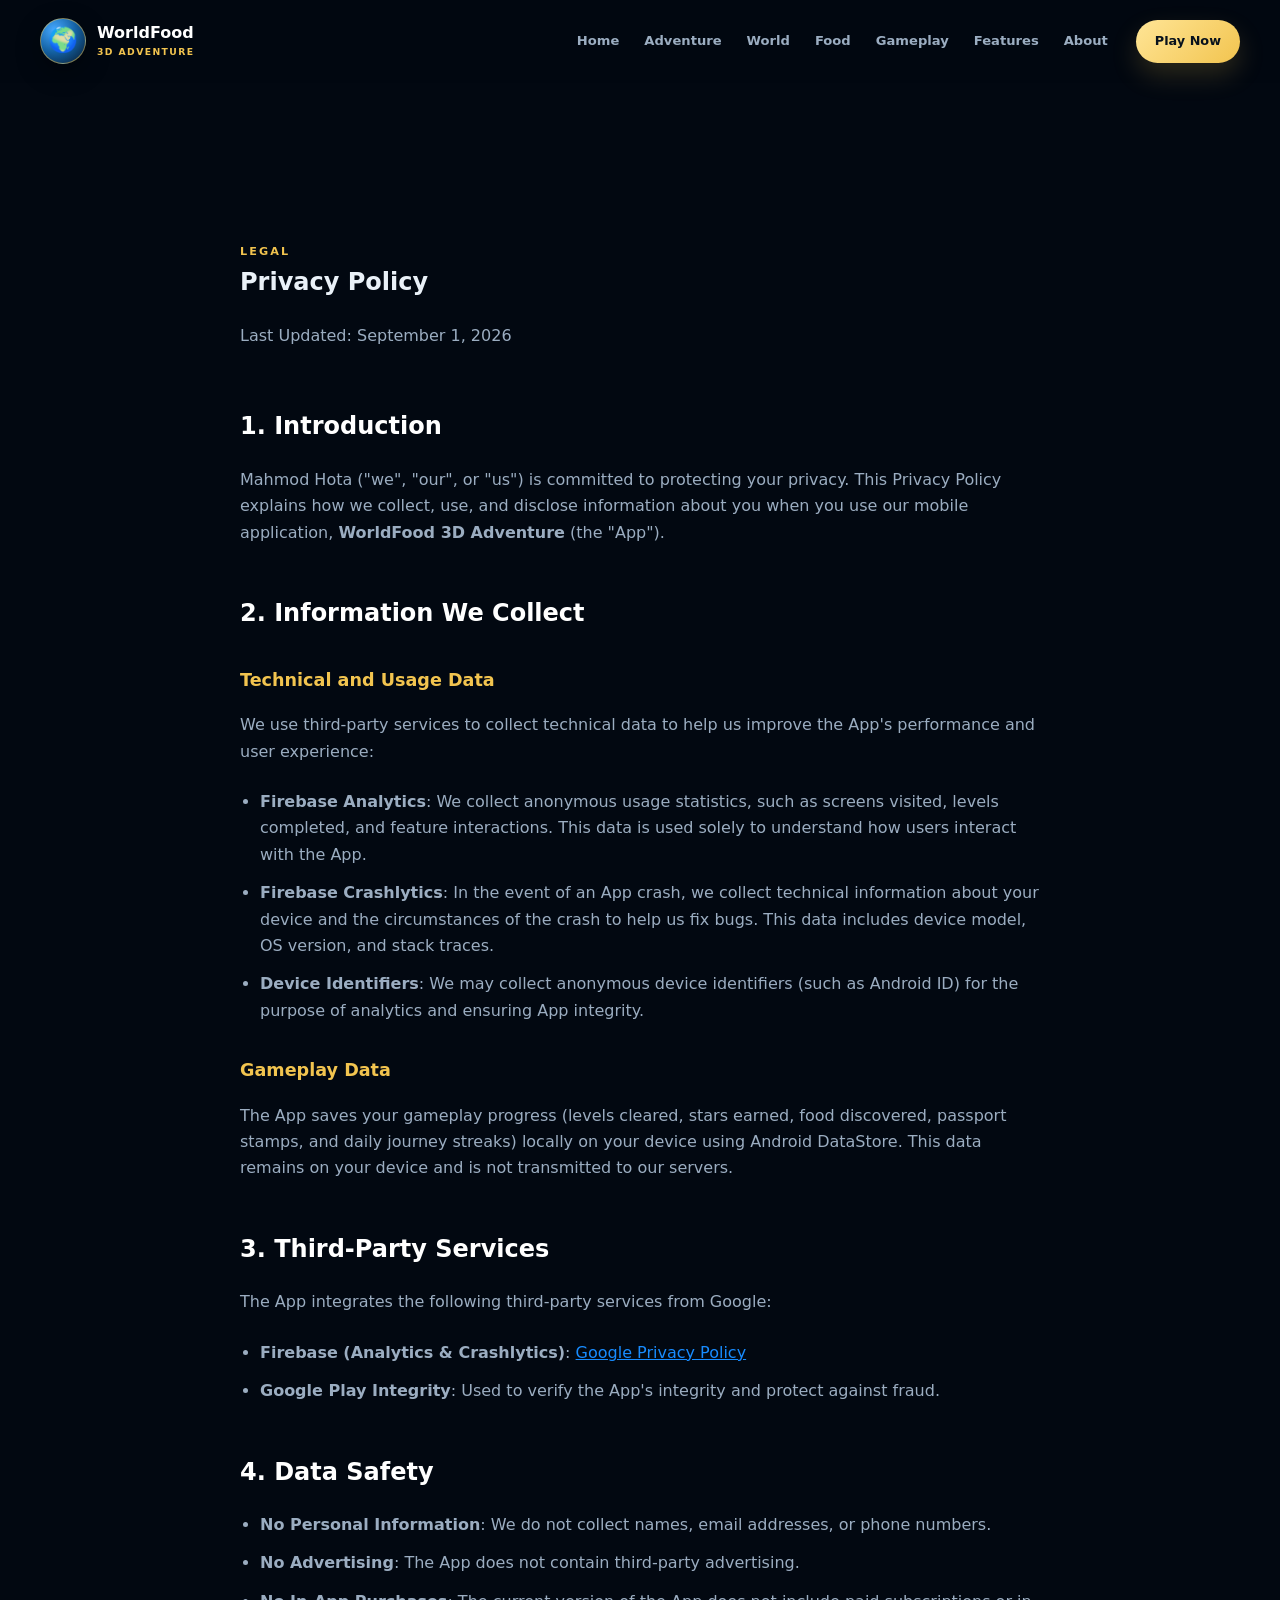
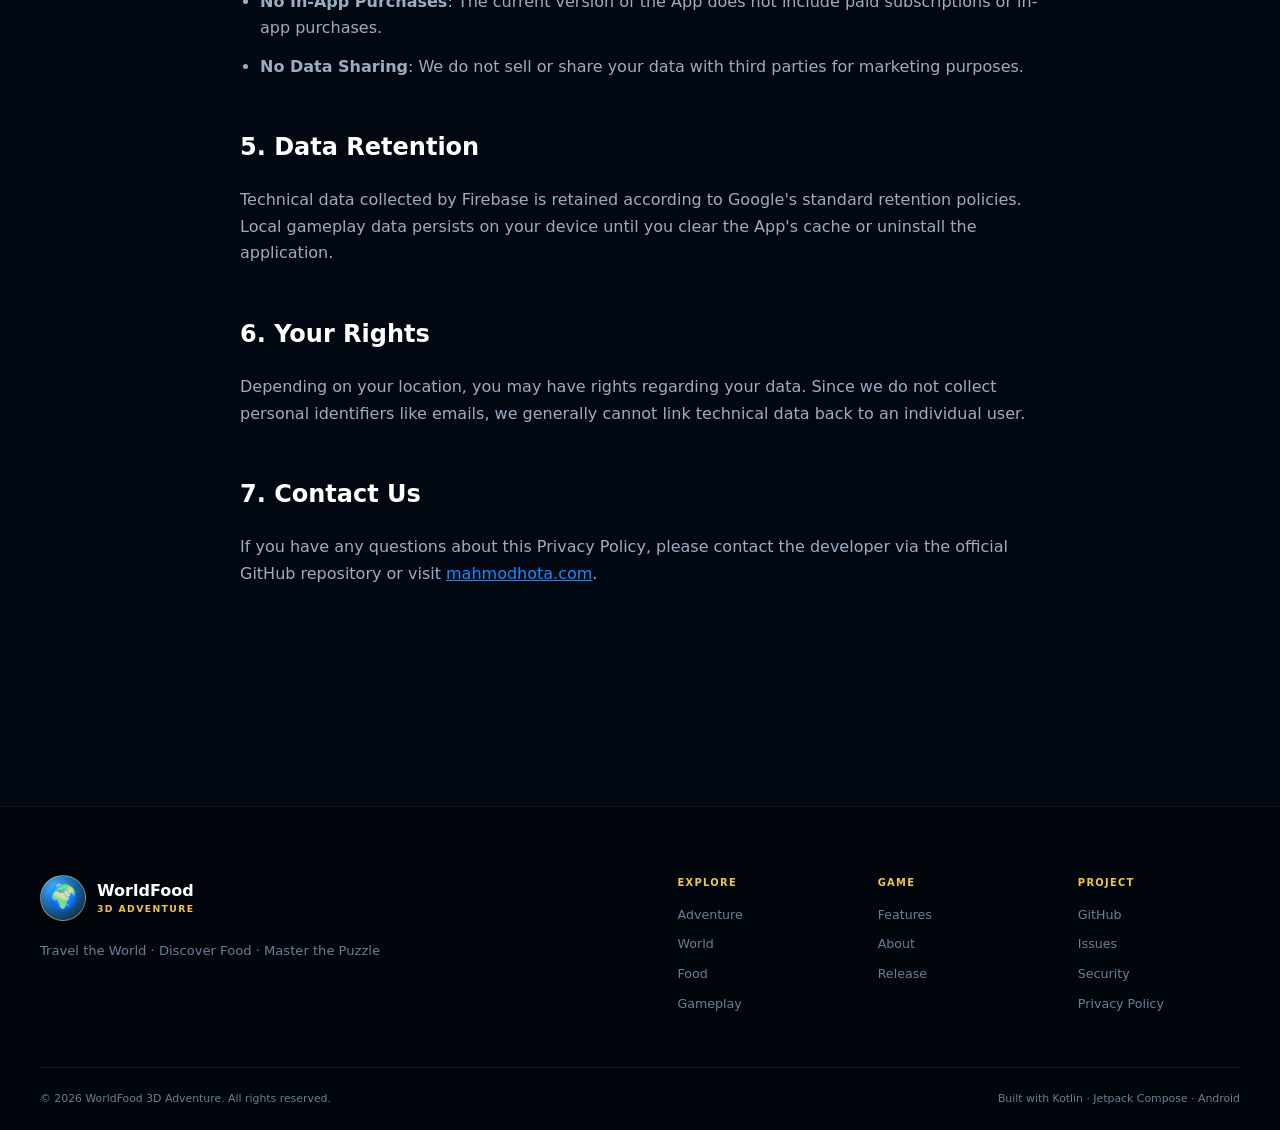
==== docs/privacy.html @ c976d1a1 "Finalize GitHub Pages and privacy policy with production stats" ====
<!DOCTYPE html>
<html lang="en">

<head>
    <meta charset="UTF-8">
    <meta name="viewport" content="width=device-width, initial-scale=1.0">
    <title>Privacy Policy | WorldFood 3D Adventure</title>
    <meta name="description" content="Privacy Policy for WorldFood 3D Adventure mobile application.">
    <meta name="theme-color" content="#020811">
    <link rel="stylesheet" href="styles.css">
</head>

<body>

<header class="site-header site-header-static">
    <div class="container nav-shell">
        <a href="index.html#home" class="brand">
            <span class="brand-globe">🌍</span>
            <span class="brand-copy">
                <strong>WorldFood</strong>
                <small>3D ADVENTURE</small>
            </span>
        </a>
        <nav class="desktop-nav">
            <a href="index.html#home">Home</a>
            <a href="index.html#adventure">Adventure</a>
            <a href="index.html#countries">World</a>
            <a href="index.html#food">Food</a>
            <a href="index.html#gameplay">Gameplay</a>
            <a href="index.html#features">Features</a>
            <a href="index.html#about">About</a>
        </nav>
        <a href="index.html#release" class="header-cta">Play Now</a>
    </div>
</header>

<main class="static-content">
    <section class="section">
        <div class="container small-container">
            <div class="section-intro">
                <span class="section-label">LEGAL</span>
                <h1>Privacy Policy</h1>
                <p>Last Updated: September 1, 2026</p>
            </div>

            <div class="prose">
                <h2>1. Introduction</h2>
                <p>
                    Mahmod Hota ("we", "our", or "us") is committed to protecting your privacy. This Privacy Policy explains how we collect, use, and disclose information about you when you use our mobile application, <strong>WorldFood 3D Adventure</strong> (the "App").
                </p>

                <h2>2. Information We Collect</h2>
                <h3>Technical and Usage Data</h3>
                <p>
                    We use third-party services to collect technical data to help us improve the App's performance and user experience:
                </p>
                <ul>
                    <li><strong>Firebase Analytics</strong>: We collect anonymous usage statistics, such as screens visited, levels completed, and feature interactions. This data is used solely to understand how users interact with the App.</li>
                    <li><strong>Firebase Crashlytics</strong>: In the event of an App crash, we collect technical information about your device and the circumstances of the crash to help us fix bugs. This data includes device model, OS version, and stack traces.</li>
                    <li><strong>Device Identifiers</strong>: We may collect anonymous device identifiers (such as Android ID) for the purpose of analytics and ensuring App integrity.</li>
                </ul>

                <h3>Gameplay Data</h3>
                <p>
                    The App saves your gameplay progress (levels cleared, stars earned, food discovered, passport stamps, and daily journey streaks) locally on your device using Android DataStore. This data remains on your device and is not transmitted to our servers.
                </p>

                <h2>3. Third-Party Services</h2>
                <p>
                    The App integrates the following third-party services from Google:
                </p>
                <ul>
                    <li><strong>Firebase (Analytics & Crashlytics)</strong>: <a href="https://policies.google.com/privacy" target="_blank" rel="noopener noreferrer">Google Privacy Policy</a></li>
                    <li><strong>Google Play Integrity</strong>: Used to verify the App's integrity and protect against fraud.</li>
                </ul>

                <h2>4. Data Safety</h2>
                <ul>
                    <li><strong>No Personal Information</strong>: We do not collect names, email addresses, or phone numbers.</li>
                    <li><strong>No Advertising</strong>: The App does not contain third-party advertising.</li>
                    <li><strong>No In-App Purchases</strong>: The current version of the App does not include paid subscriptions or in-app purchases.</li>
                    <li><strong>No Data Sharing</strong>: We do not sell or share your data with third parties for marketing purposes.</li>
                </ul>

                <h2>5. Data Retention</h2>
                <p>
                    Technical data collected by Firebase is retained according to Google's standard retention policies. Local gameplay data persists on your device until you clear the App's cache or uninstall the application.
                </p>

                <h2>6. Your Rights</h2>
                <p>
                    Depending on your location, you may have rights regarding your data. Since we do not collect personal identifiers like emails, we generally cannot link technical data back to an individual user.
                </p>

                <h2>7. Contact Us</h2>
                <p>
                    If you have any questions about this Privacy Policy, please contact the developer via the official GitHub repository or visit <a href="https://mahmodhota.com" target="_blank" rel="noopener noreferrer">mahmodhota.com</a>.
                </p>
            </div>
        </div>
    </section>
</main>

<footer class="site-footer">
    <div class="container footer-main">
        <div class="footer-brand">
            <a href="index.html#home" class="brand">
                <span class="brand-globe">🌍</span>
                <span class="brand-copy">
                    <strong>WorldFood</strong>
                    <small>3D ADVENTURE</small>
                </span>
            </a>
            <p>Travel the World · Discover Food · Master the Puzzle</p>
        </div>
        <div class="footer-navigation">
            <div>
                <strong>EXPLORE</strong>
                <a href="index.html#adventure">Adventure</a>
                <a href="index.html#countries">World</a>
                <a href="index.html#food">Food</a>
                <a href="index.html#gameplay">Gameplay</a>
            </div>
            <div>
                <strong>GAME</strong>
                <a href="index.html#features">Features</a>
                <a href="index.html#about">About</a>
                <a href="index.html#release">Release</a>
            </div>
            <div>
                <strong>PROJECT</strong>
                <a href="https://github.com/wadtaktok-dev/WorldFood3DAdventure" target="_blank" rel="noopener noreferrer">GitHub</a>
                <a href="https://github.com/wadtaktok-dev/WorldFood3DAdventure/issues" target="_blank" rel="noopener noreferrer">Issues</a>
                <a href="https://github.com/wadtaktok-dev/WorldFood3DAdventure/blob/main/SECURITY.md" target="_blank" rel="noopener noreferrer">Security</a>
                <a href="privacy.html">Privacy Policy</a>
            </div>
        </div>
    </div>
    <div class="container footer-bottom">
        <p>© 2026 WorldFood 3D Adventure. All rights reserved.</p>
        <p>Built with Kotlin · Jetpack Compose · Android</p>
    </div>
</footer>

</body>
</html>
---- docs/styles.css ----
/* =========================================================
   WORLD FOOD 3D ADVENTURE
   COMPLETE WEBSITE V4
========================================================= */

:root {

    --bg:
        #020811;

    --bg-soft:
        #04111f;

    --bg-card:
        #071a2e;

    --bg-card-2:
        #0a2037;

    --gold:
        #f2c44f;

    --gold-light:
        #ffe596;

    --gold-dark:
        #d6a029;

    --white:
        #ffffff;

    --text:
        #eaf1f8;

    --text-soft:
        #9badc1;

    --text-muted:
        #687f96;

    --blue:
        #188cff;

    --border:
        rgba(
            255,
            255,
            255,
            .075
        );

    --gold-border:
        rgba(
            242,
            196,
            79,
            .28
        );

    --shadow:
        0 30px 80px
        rgba(
            0,
            0,
            0,
            .42
        );

    --container:
        1200px;

    --header-height:
        82px;
}


/* =========================================================
   RESET
========================================================= */

*,
*::before,
*::after {

    box-sizing:
        border-box;
}


html {

    scroll-behavior:
        smooth;

    scroll-padding-top:
        100px;
}


body {

    margin:
        0;

    overflow-x:
        hidden;

    background:
        var(--bg);

    color:
        var(--text);

    font-family:
        Inter,
        ui-sans-serif,
        system-ui,
        -apple-system,
        BlinkMacSystemFont,
        "Segoe UI",
        sans-serif;

    line-height:
        1.65;
}


body.menu-open {

    overflow:
        hidden;
}


a {

    color:
        inherit;

    text-decoration:
        none;
}


button {

    font:
        inherit;
}


h1,
h2,
h3,
p {

    margin-top:
        0;
}


img {

    max-width:
        100%;

    display:
        block;
}


::selection {

    color:
        #04101d;

    background:
        var(--gold);
}


:focus-visible {

    outline:
        3px solid
        var(--gold);

    outline-offset:
        4px;
}


/* =========================================================
   GLOBAL
========================================================= */

.container {

    width:
        min(
            calc(100% - 48px),
            var(--container)
        );

    margin-inline:
        auto;
}


.section {

    position:
        relative;

    padding:
        115px 0;
}


.section-label {

    display:
        inline-flex;

    color:
        var(--gold);

    font-size:
        .7rem;

    font-weight:
        900;

    letter-spacing:
        .19em;

    text-transform:
        uppercase;
}


.section-intro {

    max-width:
        760px;

    margin-bottom:
        58px;
}


.section-intro.centered {

    margin-left:
        auto;

    margin-right:
        auto;

    text-align:
        center;
}


.section-intro h2,
.gameplay-copy h2,
.technology-copy h2,
.about-copy h2,
.release-card h2 {

    margin:
        13px 0
        20px;

    color:
        white;

    font-size:
        clamp(
            2.25rem,
            4.5vw,
            4.3rem
        );

    line-height:
        1.02;

    letter-spacing:
        -.052em;
}


.section-intro h2 span,
.gameplay-copy h2 span,
.technology-copy h2 span,
.about-copy h2 span,
.release-card h2 span {

    color:
        var(--gold);
}


.section-intro p,
.gameplay-copy > p,
.technology-copy > p,
.about-copy > p {

    color:
        var(--text-soft);

    font-size:
        1rem;
}


.split-heading {

    max-width:
        none;

    display:
        grid;

    grid-template-columns:
        1fr .62fr;

    gap:
        80px;

    align-items:
        end;
}


/* =========================================================
   HEADER
========================================================= */

.site-header {

    position:
        fixed;

    z-index:
        1000;

    top:
        0;

    left:
        0;

    width:
        100%;

    border-bottom:
        1px solid
        transparent;

    transition:
        background .3s ease,
        border-color .3s ease,
        box-shadow .3s ease;
}


.site-header.is-scrolled {

    background:
        rgba(
            2,
            8,
            17,
            .9
        );

    backdrop-filter:
        blur(20px);

    -webkit-backdrop-filter:
        blur(20px);

    border-color:
        var(--border);

    box-shadow:
        0 12px 35px
        rgba(
            0,
            0,
            0,
            .22
        );
}


.nav-shell {

    min-height:
        var(--header-height);

    display:
        flex;

    align-items:
        center;

    gap:
        28px;
}


.brand {

    display:
        inline-flex;

    align-items:
        center;

    gap:
        11px;

    flex-shrink:
        0;
}


.brand-globe {

    width:
        46px;

    height:
        46px;

    display:
        grid;

    place-items:
        center;

    border-radius:
        50%;

    border:
        1px solid
        rgba(
            242,
            196,
            79,
            .5
        );

    background:
        radial-gradient(
            circle at 30% 25%,
            #45a8ff,
            #1462a4 48%,
            #07182b
        );

    box-shadow:
        0 8px 25px
        rgba(
            0,
            0,
            0,
            .35
        );

    font-size:
        24px;
}


.brand-copy {

    display:
        flex;

    flex-direction:
        column;

    line-height:
        1.04;
}


.brand-copy strong {

    color:
        white;

    font-size:
        1rem;

    font-weight:
        900;
}


.brand-copy small {

    margin-top:
        5px;

    color:
        var(--gold);

    font-size:
        .58rem;

    font-weight:
        900;

    letter-spacing:
        .15em;
}


.desktop-nav {

    margin-left:
        auto;

    display:
        flex;

    align-items:
        center;

    gap:
        25px;
}


.desktop-nav a {

    position:
        relative;

    color:
        var(--text-soft);

    font-size:
        .82rem;

    font-weight:
        750;

    transition:
        color .2s ease;
}


.desktop-nav a::after {

    content:
        "";

    position:
        absolute;

    left:
        0;

    bottom:
        -10px;

    width:
        100%;

    height:
        2px;

    border-radius:
        999px;

    background:
        var(--gold);

    transform:
        scaleX(0);

    transition:
        transform .2s ease;
}


.desktop-nav a:hover,
.desktop-nav a.is-active {

    color:
        white;
}


.desktop-nav a:hover::after,
.desktop-nav a.is-active::after {

    transform:
        scaleX(1);
}


.header-cta {

    min-height:
        43px;

    padding:
        0 19px;

    display:
        inline-flex;

    align-items:
        center;

    justify-content:
        center;

    border-radius:
        999px;

    color:
        #07111c;

    background:
        linear-gradient(
            135deg,
            var(--gold-light),
            var(--gold)
        );

    font-size:
        .8rem;

    font-weight:
        900;

    box-shadow:
        0 12px 27px
        rgba(
            242,
            196,
            79,
            .18
        );

    transition:
        transform .2s ease;
}


.header-cta:hover {

    transform:
        translateY(-2px);
}


.menu-button {

    width:
        45px;

    height:
        45px;

    margin-left:
        auto;

    display:
        none;

    align-items:
        center;

    justify-content:
        center;

    flex-direction:
        column;

    gap:
        5px;

    border:
        1px solid
        var(--border);

    border-radius:
        13px;

    background:
        rgba(
            255,
            255,
            255,
            .035
        );

    cursor:
        pointer;
}


.menu-button span {

    width:
        20px;

    height:
        2px;

    border-radius:
        999px;

    background:
        white;

    transition:
        transform .25s ease,
        opacity .25s ease;
}


.menu-button[aria-expanded="true"]
span:nth-child(1) {

    transform:
        translateY(7px)
        rotate(45deg);
}


.menu-button[aria-expanded="true"]
span:nth-child(2) {

    opacity:
        0;
}


.menu-button[aria-expanded="true"]
span:nth-child(3) {

    transform:
        translateY(-7px)
        rotate(-45deg);
}


.mobile-menu {

    display:
        none;
}


/* =========================================================
   3D HERO
========================================================= */

.hero-3d {

    position:
        relative;

    min-height:
        890px;

    padding:
        145px 0
        100px;

    display:
        flex;

    align-items:
        center;

    overflow:
        hidden;

    isolation:
        isolate;

    background:
        radial-gradient(
            circle at 75% 44%,
            rgba(
                14,
                84,
                158,
                .27
            ),
            transparent 35%
        ),
        radial-gradient(
            circle at 20% 25%,
            rgba(
                18,
                82,
                150,
                .12
            ),
            transparent 34%
        ),
        linear-gradient(
            145deg,
            #020811 0%,
            #041322 50%,
            #06192b 77%,
            #020811 100%
        );
}


.hero-space-background {

    position:
        absolute;

    inset:
        0;

    z-index:
        -2;

    pointer-events:
        none;
}


.hero-space-glow {

    position:
        absolute;

    border-radius:
        50%;

    filter:
        blur(120px);
}


.hero-space-glow-left {

    width:
        500px;

    height:
        500px;

    left:
        -270px;

    top:
        12%;

    background:
        rgba(
            20,
            105,
            220,
            .13
        );
}


.hero-space-glow-right {

    width:
        620px;

    height:
        620px;

    right:
        -190px;

    top:
        13%;

    background:
        rgba(
            0,
            110,
            255,
            .14
        );
}


.hero-star-field {

    position:
        absolute;

    inset:
        0;

    opacity:
        .23;

    background-image:
        radial-gradient(
            circle,
            rgba(
                255,
                255,
                255,
                .75
            ) 1px,
            transparent 1.2px
        );

    background-size:
        76px 76px;

    mask-image:
        linear-gradient(
            to bottom,
            black,
            transparent 92%
        );
}


.hero-3d-layout {

    position:
        relative;

    z-index:
        10;

    display:
        grid;

    grid-template-columns:
        minmax(
            0,
            .91fr
        )
        minmax(
            500px,
            1.09fr
        );

    gap:
        65px;

    align-items:
        center;
}


.hero-content {

    max-width:
        650px;
}


.hero-badge {

    width:
        fit-content;

    padding:
        9px 15px;

    display:
        inline-flex;

    align-items:
        center;

    gap:
        9px;

    border:
        1px solid
        var(--gold-border);

    border-radius:
        999px;

    color:
        var(--gold);

    background:
        rgba(
            242,
            196,
            79,
            .045
        );

    font-size:
        .63rem;

    font-weight:
        900;

    letter-spacing:
        .135em;
}


.hero-badge-dot {

    width:
        6px;

    height:
        6px;

    flex-shrink:
        0;

    border-radius:
        50%;

    background:
        var(--gold);

    box-shadow:
        0 0 12px
        rgba(
            242,
            196,
            79,
            .9
        );
}


/* SMALLER TITLE */

.hero-main-title {

    max-width:
        650px;

    margin:
        27px 0
        23px;

    color:
        white;

    font-size:
        clamp(
            3rem,
            4.35vw,
            4.9rem
        );

    line-height:
        .97;

    font-weight:
        950;

    letter-spacing:
        -.058em;
}


.hero-main-title > span {

    display:
        block;
}


.hero-main-title
.hero-title-gold {

    margin:
        7px 0;

    background:
        linear-gradient(
            90deg,
            #ffe69b,
            #f2c44f 57%,
            #dca62a
        );

    background-clip:
        text;

    -webkit-background-clip:
        text;

    color:
        var(--gold);

    -webkit-text-fill-color:
        transparent;
}


.hero-main-description {

    max-width:
        590px;

    margin-bottom:
        0;

    color:
        var(--text-soft);

    font-size:
        .97rem;

    line-height:
        1.75;
}


.hero-main-buttons {

    margin-top:
        29px;

    display:
        flex;

    flex-wrap:
        wrap;

    gap:
        12px;
}


.hero-main-button {

    min-height:
        50px;

    padding:
        0 23px;

    display:
        inline-flex;

    align-items:
        center;

    justify-content:
        center;

    gap:
        11px;

    border-radius:
        999px;

    font-size:
        .84rem;

    font-weight:
        900;

    transition:
        transform .22s ease,
        box-shadow .22s ease,
        border-color .22s ease;
}


.hero-main-button:hover {

    transform:
        translateY(-3px);
}


.hero-main-button-gold {

    color:
        #07111c;

    background:
        linear-gradient(
            135deg,
            #ffe69b,
            #f2c44f 55%,
            #d7a027
        );

    box-shadow:
        0 14px 32px
        rgba(
            242,
            196,
            79,
            .2
        );
}


.hero-main-button-gold:hover {

    box-shadow:
        0 18px 40px
        rgba(
            242,
            196,
            79,
            .3
        );
}


.hero-main-button-dark {

    color:
        white;

    border:
        1px solid
        rgba(
            255,
            255,
            255,
            .12
        );

    background:
        rgba(
            255,
            255,
            255,
            .035
        );
}


.hero-main-button-dark:hover {

    border-color:
        var(--gold-border);
}


.hero-platforms {

    margin-top:
        25px;

    display:
        flex;

    flex-wrap:
        wrap;

    gap:
        7px;
}


.hero-platforms span {

    padding:
        6px 11px;

    border:
        1px solid
        var(--border);

    border-radius:
        999px;

    color:
        #74889e;

    background:
        rgba(
            255,
            255,
            255,
            .024
        );

    font-size:
        .61rem;

    font-weight:
        750;
}


.hero-numbers {

    max-width:
        610px;

    margin-top:
        34px;

    display:
        grid;

    grid-template-columns:
        repeat(
            4,
            1fr
        );

    border-top:
        1px solid
        var(--border);

    border-bottom:
        1px solid
        var(--border);
}


.hero-numbers div {

    min-height:
        70px;

    padding:
        14px 13px;

    display:
        flex;

    flex-direction:
        column;

    justify-content:
        center;

    border-right:
        1px solid
        var(--border);
}


.hero-numbers div:last-child {

    border-right:
        0;
}


.hero-numbers strong {

    color:
        var(--gold);

    font-size:
        1.25rem;

    line-height:
        1;
}


.hero-numbers span {

    margin-top:
        7px;

    color:
        #62788e;

    font-size:
        .53rem;

    font-weight:
        800;

    letter-spacing:
        .08em;
}


/* =========================================================
   3D GLOBE
========================================================= */

.hero-globe-area {

    position:
        relative;

    min-height:
        620px;

    display:
        grid;

    place-items:
        center;

    perspective:
        1200px;
}


.globe-webgl-container {

    position:
        relative;

    z-index:
        10;

    width:
        470px;

    height:
        470px;

    border-radius:
        50%;

    filter:
        drop-shadow(
            0 35px 52px
            rgba(
                0,
                0,
                0,
                .5
            )
        );
}


#world-globe-canvas {

    width:
        100%;

    height:
        100%;

    display:
        block;

    border-radius:
        50%;

    cursor:
        grab;

    touch-action:
        none;
}


#world-globe-canvas:active {

    cursor:
        grabbing;
}


.globe-webgl-container::before {

    content:
        "";

    position:
        absolute;

    inset:
        5%;

    z-index:
        -1;

    border-radius:
        50%;

    background:
        rgba(
            0,
            118,
            255,
            .12
        );

    filter:
        blur(34px);
}


.globe-loading {

    position:
        absolute;

    inset:
        0;

    z-index:
        50;

    display:
        flex;

    flex-direction:
        column;

    align-items:
        center;

    justify-content:
        center;

    gap:
        12px;

    color:
        #7089a1;

    font-size:
        .6rem;

    font-weight:
        750;

    letter-spacing:
        .12em;

    pointer-events:
        none;

    transition:
        opacity .45s ease,
        visibility .45s ease;
}


.globe-loading.is-hidden {

    opacity:
        0;

    visibility:
        hidden;
}


.globe-loading-spinner {

    width:
        32px;

    height:
        32px;

    border:
        2px solid
        rgba(
            255,
            255,
            255,
            .08
        );

    border-top-color:
        #42a7ff;

    border-radius:
        50%;

    animation:
        globeLoaderSpin .8s
        linear infinite;
}


@keyframes globeLoaderSpin {

    to {

        transform:
            rotate(360deg);
    }
}


.globe-orbit {

    position:
        absolute;

    left:
        50%;

    top:
        50%;

    border:
        1px solid
        rgba(
            242,
            196,
            79,
            .105
        );

    border-radius:
        50%;

    transform:
        translate(
            -50%,
            -50%
        );

    pointer-events:
        none;
}


.orbit-ring-1 {

    width:
        510px;

    height:
        510px;
}


.orbit-ring-2 {

    width:
        585px;

    height:
        585px;

    opacity:
        .62;
}


.orbit-ring-3 {

    width:
        660px;

    height:
        660px;

    opacity:
        .26;
}


/* =========================================================
   FLOATING FOOD
========================================================= */

.globe-food {

    position:
        absolute;

    z-index:
        25;

    width:
        52px;

    height:
        52px;

    display:
        grid;

    place-items:
        center;

    border:
        1px solid
        rgba(
            242,
            196,
            79,
            .23
        );

    border-radius:
        17px;

    background:
        rgba(
            4,
            15,
            28,
            .92
        );

    backdrop-filter:
        blur(12px);

    box-shadow:
        0 14px 32px
        rgba(
            0,
            0,
            0,
            .4
        );

    font-size:
        25px;

    animation:
        foodFloat 5s
        ease-in-out infinite;
}


.globe-food-pizza {

    right:
        2px;

    top:
        74px;
}


.globe-food-sushi {

    left:
        0;

    top:
        205px;

    animation-delay:
        1.3s;
}


.globe-food-pretzel {

    right:
        55px;

    bottom:
        65px;

    animation-delay:
        2.1s;
}


@keyframes foodFloat {

    0%,
    100% {

        transform:
            translateY(0)
            rotate(0deg);
    }

    50% {

        transform:
            translateY(-10px)
            rotate(4deg);
    }
}


/* =========================================================
   HERO GAME CARD
========================================================= */

.hero-world-card {

    position:
        absolute;

    z-index:
        40;

    right:
        -18px;

    bottom:
        9px;

    width:
        225px;

    padding:
        16px;

    border:
        1px solid
        rgba(
            242,
            196,
            79,
            .34
        );

    border-radius:
        21px;

    background:
        linear-gradient(
            145deg,
            rgba(
                6,
                23,
                41,
                .97
            ),
            rgba(
                2,
                12,
                22,
                .98
            )
        );

    backdrop-filter:
        blur(18px);

    box-shadow:
        0 25px 60px
        rgba(
            0,
            0,
            0,
            .52
        );
}


.hero-world-card-top,
.hero-world-card-stats {

    display:
        flex;

    justify-content:
        space-between;

    align-items:
        center;

    gap:
        15px;
}


.hero-world-card-top > div,
.hero-world-card-stats div {

    display:
        flex;

    flex-direction:
        column;
}


.hero-world-card small {

    color:
        #71869b;

    font-size:
        .5rem;

    letter-spacing:
        .12em;
}


.hero-world-card strong {

    color:
        white;
}


.hero-world-card-top > span {

    color:
        var(--gold);

    font-size:
        .69rem;
}


.hero-world-card-line {

    height:
        1px;

    margin:
        12px 0;

    background:
        var(--border);
}


.hero-mini-board {

    margin-top:
        13px;

    display:
        grid;

    grid-template-columns:
        repeat(
            5,
            1fr
        );

    gap:
        5px;
}


.hero-mini-board span {

    aspect-ratio:
        1;

    display:
        grid;

    place-items:
        center;

    border:
        1px solid
        rgba(
            255,
            255,
            255,
            .055
        );

    border-radius:
        50%;

    background:
        radial-gradient(
            circle at 28% 18%,
            rgba(
                255,
                255,
                255,
                .18
            ),
            rgba(
                255,
                255,
                255,
                .035
            )
        );

    font-size:
        16px;
}


.globe-drag-help {

    position:
        absolute;

    z-index:
        20;

    left:
        50%;

    bottom:
        25px;

    transform:
        translateX(-50%);

    padding:
        6px 10px;

    display:
        flex;

    align-items:
        center;

    gap:
        7px;

    border-radius:
        999px;

    color:
        #657e96;

    background:
        rgba(
            3,
            13,
            24,
            .6
        );

    font-size:
        .49rem;

    font-weight:
        800;

    letter-spacing:
        .11em;

    pointer-events:
        none;
}


.hero-3d-bottom {

    position:
        absolute;

    left:
        0;

    right:
        0;

    bottom:
        0;

    height:
        130px;

    pointer-events:
        none;

    background:
        linear-gradient(
            to bottom,
            transparent,
            rgba(
                2,
                8,
                17,
                .48
            )
        );
}


/* =========================================================
   ADVENTURE
========================================================= */

.adventure-section {

    background:
        linear-gradient(
            180deg,
            #04111f,
            #051625
        );
}


.adventure-grid {

    display:
        grid;

    grid-template-columns:
        repeat(
            3,
            1fr
        );

    gap:
        22px;
}


.adventure-card {

    position:
        relative;

    min-height:
        360px;

    padding:
        32px;

    overflow:
        hidden;

    border:
        1px solid
        var(--border);

    border-radius:
        27px;

    background:
        linear-gradient(
            145deg,
            rgba(
                11,
                36,
                61,
                .9
            ),
            rgba(
                5,
                20,
                35,
                .98
            )
        );

    transition:
        transform .3s ease,
        border-color .3s ease;
}


.adventure-card:hover {

    transform:
        translateY(-8px);

    border-color:
        var(--gold-border);
}


.adventure-card.featured {

    transform:
        translateY(-12px);

    border-color:
        var(--gold-border);
}


.card-number {

    position:
        absolute;

    top:
        24px;

    right:
        27px;

    color:
        rgba(
            242,
            196,
            79,
            .3
        );

    font-size:
        1.9rem;

    font-weight:
        950;
}


.large-icon {

    width:
        68px;

    height:
        68px;

    display:
        grid;

    place-items:
        center;

    border:
        1px solid
        var(--gold-border);

    border-radius:
        20px;

    background:
        rgba(
            242,
            196,
            79,
            .05
        );

    font-size:
        34px;
}


.adventure-card h3 {

    margin:
        31px 0
        12px;

    color:
        white;

    font-size:
        1.3rem;
}


.adventure-card p {

    color:
        var(--text-soft);

    font-size:
        .9rem;
}


.card-link {

    position:
        absolute;

    left:
        32px;

    bottom:
        28px;

    color:
        var(--gold);

    font-size:
        .75rem;

    font-weight:
        800;
}


/* =========================================================
   COUNTRIES
========================================================= */

.countries-section {

    background:
        var(--bg);
}


.country-grid {

    display:
        grid;

    grid-template-columns:
        repeat(
            3,
            1fr
        );

    gap:
        18px;
}


.country-card {

    padding:
        26px;

    border:
        1px solid
        var(--border);

    border-radius:
        23px;

    background:
        linear-gradient(
            145deg,
            #0a2037,
            #061321
        );

    transition:
        transform .25s ease,
        border-color .25s ease,
        box-shadow .25s ease;
}


.country-card:hover {

    transform:
        translateY(-6px);

    border-color:
        var(--gold-border);

    box-shadow:
        0 20px 45px
        rgba(
            0,
            0,
            0,
            .24
        );
}


.country-card-wide {

    grid-column:
        2 / 3;
}


.country-top,
.country-bottom {

    display:
        flex;

    align-items:
        center;

    justify-content:
        space-between;

    gap:
        14px;
}


.flag {

    font-size:
        34px;
}


.chapter {

    color:
        var(--gold);

    font-size:
        .58rem;

    font-weight:
        850;

    letter-spacing:
        .12em;
}


.country-card h3 {

    margin:
        21px 0
        8px;

    color:
        white;

    font-size:
        1.3rem;
}


.country-card p {

    min-height:
        76px;

    color:
        var(--text-soft);

    font-size:
        .86rem;
}


.country-bottom {

    margin-top:
        20px;

    padding-top:
        15px;

    border-top:
        1px solid
        var(--border);

    color:
        var(--text-muted);

    font-size:
        .7rem;
}


.country-bottom strong {

    color:
        white;
}


/* =========================================================
   FOOD
========================================================= */

.food-section {

    background:
        linear-gradient(
            180deg,
            #051625,
            #071c30
        );
}


.food-grid {

    display:
        grid;

    grid-template-columns:
        repeat(
            4,
            minmax(
                0,
                1fr
            )
        );

    gap:
        18px;
}


.food-card {

    min-height:
        320px;

    padding:
        27px;

    display:
        flex;

    flex-direction:
        column;

    align-items:
        center;

    text-align:
        center;

    border:
        1px solid
        var(--border);

    border-radius:
        24px;

    background:
        linear-gradient(
            180deg,
            rgba(
                15,
                43,
                72,
                .9
            ),
            rgba(
                5,
                21,
                37,
                .97
            )
        );

    transition:
        transform .28s ease,
        border-color .28s ease,
        box-shadow .28s ease;
}


.food-card:hover {

    transform:
        translateY(-8px);

    border-color:
        var(--gold-border);

    box-shadow:
        0 20px 45px
        rgba(
            0,
            0,
            0,
            .3
        );
}


.food-card-featured {

    grid-column:
        2 / 4;
}


.food-visual {

    width:
        108px;

    height:
        108px;

    margin-bottom:
        20px;

    display:
        grid;

    place-items:
        center;

    border:
        1px solid
        var(--gold-border);

    border-radius:
        50%;

    background:
        radial-gradient(
            circle at 35% 25%,
            rgba(
                255,
                255,
                255,
                .17
            ),
            rgba(
                242,
                196,
                79,
                .03
            )
        );

    box-shadow:
        inset 0 -15px 30px
        rgba(
            0,
            0,
            0,
            .2
        );

    font-size:
        58px;

    transition:
        transform .3s ease;
}


.food-card:hover
.food-visual {

    transform:
        scale(1.07)
        rotate(-3deg);
}


.food-country {

    color:
        var(--gold);

    font-size:
        .58rem;

    font-weight:
        850;

    letter-spacing:
        .14em;
}


.food-card h3 {

    margin:
        9px 0;

    color:
        white;

    font-size:
        1.16rem;
}


.food-card p {

    margin-bottom:
        0;

    color:
        var(--text-soft);

    font-size:
        .83rem;
}


/* =========================================================
   GAMEPLAY
========================================================= */

.gameplay-section {

    background:
        linear-gradient(
            140deg,
            #020811,
            #081b30
        );
}


.gameplay-layout {

    display:
        grid;

    grid-template-columns:
        .9fr 1.1fr;

    gap:
        80px;

    align-items:
        center;
}


.mechanic-list {

    margin-top:
        36px;

    display:
        grid;

    gap:
        12px;
}


.mechanic-list article {

    display:
        grid;

    grid-template-columns:
        50px 1fr;

    gap:
        16px;

    align-items:
        center;

    padding:
        14px;

    border:
        1px solid
        rgba(
            255,
            255,
            255,
            .055
        );

    border-radius:
        15px;

    background:
        rgba(
            255,
            255,
            255,
            .025
        );
}


.mechanic-icon {

    width:
        47px;

    height:
        47px;

    display:
        grid;

    place-items:
        center;

    border:
        1px solid
        var(--gold-border);

    border-radius:
        13px;

    color:
        var(--gold);

    background:
        rgba(
            242,
            196,
            79,
            .05
        );

    font-weight:
        900;
}


.mechanic-list h3 {

    margin:
        0;

    color:
        white;

    font-size:
        .93rem;
}


.mechanic-list p {

    margin:
        2px 0 0;

    color:
        var(--text-muted);

    font-size:
        .75rem;
}


.match-device {

    padding:
        24px;

    border:
        1px solid
        rgba(
            242,
            196,
            79,
            .34
        );

    border-radius:
        32px;

    background:
        linear-gradient(
            145deg,
            #102f50,
            #07182a
        );

    box-shadow:
        var(--shadow);
}


.match-topbar,
.objective-row {

    display:
        flex;

    justify-content:
        space-between;

    align-items:
        center;

    gap:
        20px;
}


.match-topbar > div:first-child,
.objective-row div {

    display:
        flex;

    flex-direction:
        column;
}


.match-topbar small,
.objective-row small {

    color:
        var(--text-muted);

    font-size:
        .58rem;

    letter-spacing:
        .11em;
}


.match-topbar strong,
.objective-row strong {

    color:
        white;
}


.match-stars {

    color:
        var(--gold);
}


.objective-row {

    margin:
        19px 0;

    padding:
        14px;

    border-radius:
        14px;

    background:
        rgba(
            3,
            12,
            22,
            .4
        );
}


.match-board {

    padding:
        17px;

    display:
        grid;

    grid-template-columns:
        repeat(
            6,
            1fr
        );

    gap:
        8px;

    border-radius:
        22px;

    background:
        rgba(
            2,
            9,
            17,
            .58
        );
}


.match-board span {

    aspect-ratio:
        1;

    display:
        grid;

    place-items:
        center;

    border:
        1px solid
        rgba(
            255,
            255,
            255,
            .08
        );

    border-radius:
        50%;

    background:
        radial-gradient(
            circle at 30% 20%,
            rgba(
                255,
                255,
                255,
                .18
            ),
            rgba(
                255,
                255,
                255,
                .035
            )
        );

    box-shadow:
        inset 0 -8px 13px
        rgba(
            0,
            0,
            0,
            .25
        );

    font-size:
        clamp(
            1.25rem,
            2.7vw,
            2rem
        );
}


.booster-row {

    margin-top:
        17px;

    display:
        grid;

    grid-template-columns:
        repeat(
            3,
            1fr
        );

    gap:
        9px;
}


.booster-row div {

    padding:
        10px;

    display:
        flex;

    align-items:
        center;

    justify-content:
        center;

    gap:
        7px;

    border:
        1px solid
        var(--border);

    border-radius:
        12px;

    background:
        rgba(
            255,
            255,
            255,
            .035
        );
}


.booster-row small {

    color:
        var(--text-soft);
}


/* =========================================================
   FEATURES
========================================================= */

.features-section {

    background:
        #04111f;
}


.feature-grid {

    display:
        grid;

    grid-template-columns:
        repeat(
            4,
            1fr
        );

    gap:
        17px;
}


.feature-card {

    min-height:
        235px;

    padding:
        26px;

    border:
        1px solid
        var(--border);

    border-radius:
        21px;

    background:
        linear-gradient(
            145deg,
            rgba(
                11,
                35,
                59,
                .94
            ),
            rgba(
                5,
                18,
                31,
                .98
            )
        );

    transition:
        transform .25s ease,
        border-color .25s ease;
}


.feature-card:hover {

    transform:
        translateY(-6px);

    border-color:
        var(--gold-border);
}


.feature-card > div {

    width:
        54px;

    height:
        54px;

    display:
        grid;

    place-items:
        center;

    border:
        1px solid
        var(--gold-border);

    border-radius:
        15px;

    background:
        rgba(
            242,
            196,
            79,
            .05
        );

    font-size:
        26px;
}


.feature-card h3 {

    margin:
        21px 0
        9px;

    color:
        white;

    font-size:
        1rem;
}


.feature-card p {

    margin:
        0;

    color:
        var(--text-soft);

    font-size:
        .8rem;
}


/* =========================================================
   TECHNOLOGY
========================================================= */

.technology-section {

    background:
        var(--bg);
}


.technology-panel {

    padding:
        58px;

    display:
        grid;

    grid-template-columns:
        .9fr 1.1fr;

    gap:
        75px;

    align-items:
        center;

    border:
        1px solid
        var(--border);

    border-radius:
        34px;

    background:
        linear-gradient(
            145deg,
            #0b2642,
            #061522
        );
}


.tech-grid {

    display:
        grid;

    grid-template-columns:
        repeat(
            2,
            1fr
        );

    gap:
        12px;
}


.tech-grid article {

    padding:
        17px;

    display:
        flex;

    align-items:
        center;

    gap:
        13px;

    border:
        1px solid
        var(--border);

    border-radius:
        15px;

    background:
        rgba(
            255,
            255,
            255,
            .025
        );
}


.tech-grid article > span {

    width:
        44px;

    height:
        44px;

    flex-shrink:
        0;

    display:
        grid;

    place-items:
        center;

    border:
        1px solid
        var(--gold-border);

    border-radius:
        12px;

    color:
        var(--gold);

    font-weight:
        900;
}


.tech-grid article div {

    display:
        flex;

    flex-direction:
        column;
}


.tech-grid strong {

    color:
        white;
}


.tech-grid small {

    color:
        var(--text-muted);
}


/* =========================================================
   ABOUT
========================================================= */

.about-section {

    background:
        linear-gradient(
            180deg,
            #04111f,
            #06182a
        );
}


.about-layout {

    display:
        grid;

    grid-template-columns:
        1fr 1fr;

    gap:
        85px;

    align-items:
        center;
}


.about-copy p {

    max-width:
        590px;

    color:
        var(--text-soft);
}


.text-link {

    margin-top:
        14px;

    display:
        inline-flex;

    color:
        var(--gold);

    font-size:
        .85rem;

    font-weight:
        900;
}


.project-window {

    padding:
        29px;

    border:
        1px solid
        var(--gold-border);

    border-radius:
        27px;

    text-align:
        center;

    background:
        linear-gradient(
            145deg,
            #0b2947,
            #061524
        );

    box-shadow:
        var(--shadow);
}


.project-window-head {

    display:
        flex;

    justify-content:
        space-between;

    color:
        var(--text-muted);

    font-size:
        .59rem;

    letter-spacing:
        .12em;
}


.live-status {

    display:
        flex;

    align-items:
        center;

    gap:
        7px;

    color:
        #81db9b;
}


.live-status i {

    width:
        7px;

    height:
        7px;

    border-radius:
        50%;

    background:
        #81db9b;

    box-shadow:
        0 0 10px
        #81db9b;
}


.project-logo {

    width:
        106px;

    height:
        106px;

    margin:
        36px auto
        19px;

    display:
        grid;

    place-items:
        center;

    border:
        2px solid
        rgba(
            242,
            196,
            79,
            .43
        );

    border-radius:
        50%;

    background:
        radial-gradient(
            circle at 30% 20%,
            #2797e6,
            #0a477b 55%,
            #071628
        );

    font-size:
        57px;
}


.project-window h3 {

    margin-bottom:
        5px;

    color:
        white;

    font-size:
        1.4rem;
}


.project-window h3 span {

    color:
        var(--gold);
}


.project-window > p {

    color:
        var(--text-muted);
}


.project-details {

    margin-top:
        27px;

    display:
        grid;

    grid-template-columns:
        repeat(
            4,
            1fr
        );

    border-top:
        1px solid
        var(--border);
}


.project-details div {

    padding:
        18px 7px 0;

    display:
        flex;

    flex-direction:
        column;
}


.project-details small {

    color:
        var(--text-muted);

    font-size:
        .52rem;
}


.project-details strong {

    color:
        white;

    font-size:
        .75rem;
}


/* =========================================================
   RELEASE
========================================================= */

.release-section {

    background:
        var(--bg);
}


.release-card {

    padding:
        75px 38px;

    overflow:
        hidden;

    text-align:
        center;

    border:
        1px solid
        var(--gold-border);

    border-radius:
        38px;

    background:
        radial-gradient(
            circle at top,
            rgba(
                242,
                196,
                79,
                .1
            ),
            transparent 42%
        ),
        linear-gradient(
            145deg,
            #0c2c4c,
            #061523 65%
        );

    box-shadow:
        var(--shadow);
}


.release-card p {

    color:
        var(--text-soft);

    font-size:
        1rem;
}


.release-meta {

    margin:
        28px auto;

    display:
        flex;

    flex-wrap:
        wrap;

    justify-content:
        center;

    gap:
        8px;
}


.release-meta span {

    padding:
        7px 12px;

    border:
        1px solid
        var(--border);

    border-radius:
        999px;

    color:
        var(--text-soft);

    background:
        rgba(
            255,
            255,
            255,
            .03
        );

    font-size:
        .68rem;
}


/* =========================================================
   FOOTER
========================================================= */

.site-footer {

    padding-top:
        68px;

    background:
        #01060c;

    border-top:
        1px solid
        var(--border);
}


.footer-main {

    display:
        grid;

    grid-template-columns:
        1fr 1fr;

    gap:
        75px;
}


.footer-brand p {

    max-width:
        400px;

    margin-top:
        19px;

    color:
        var(--text-muted);

    font-size:
        .82rem;
}


.footer-navigation {

    display:
        grid;

    grid-template-columns:
        repeat(
            3,
            1fr
        );

    gap:
        38px;
}


.footer-navigation div {

    display:
        flex;

    flex-direction:
        column;

    gap:
        9px;
}


.footer-navigation strong {

    margin-bottom:
        4px;

    color:
        var(--gold);

    font-size:
        .62rem;

    letter-spacing:
        .13em;
}


.footer-navigation a {

    color:
        var(--text-muted);

    font-size:
        .79rem;

    transition:
        color .2s ease;
}


.footer-navigation a:hover {

    color:
        white;
}


.footer-bottom {

    margin-top:
        52px;

    padding:
        22px 0;

    display:
        flex;

    justify-content:
        space-between;

    gap:
        20px;

    border-top:
        1px solid
        var(--border);

    color:
        var(--text-muted);

    font-size:
        .68rem;
}


.footer-bottom p {

    margin:
        0;
}


/* =========================================================
   BACK TO TOP
========================================================= */

.back-to-top {

    position:
        fixed;

    z-index:
        900;

    right:
        22px;

    bottom:
        22px;

    width:
        46px;

    height:
        46px;

    border:
        1px solid
        var(--gold-border);

    border-radius:
        50%;

    color:
        var(--gold);

    background:
        rgba(
            4,
            17,
            31,
            .92
        );

    backdrop-filter:
        blur(10px);

    cursor:
        pointer;

    opacity:
        0;

    visibility:
        hidden;

    transform:
        translateY(10px);

    transition:
        opacity .25s ease,
        transform .25s ease,
        visibility .25s ease;
}


.back-to-top.visible {

    opacity:
        1;

    visibility:
        visible;

    transform:
        translateY(0);
}


/* =========================================================
   REVEAL
========================================================= */

[data-reveal] {

    opacity:
        0;

    transform:
        translateY(23px);

    transition:
        opacity .7s ease,
        transform .7s ease;
}


[data-reveal].is-visible {

    opacity:
        1;

    transform:
        translateY(0);
}


/* =========================================================
   LAPTOP
========================================================= */

@media (
    max-width:
    1120px
) {

    .desktop-nav {

        gap:
            17px;
    }


    .desktop-nav a {

        font-size:
            .75rem;
    }


    .hero-3d-layout {

        grid-template-columns:
            1fr
            460px;

        gap:
            35px;
    }


    .globe-webgl-container {

        width:
            400px;

        height:
            400px;
    }


    .orbit-ring-1 {

        width:
            440px;

        height:
            440px;
    }


    .orbit-ring-2 {

        width:
            510px;

        height:
            510px;
    }


    .orbit-ring-3 {

        width:
            570px;

        height:
            570px;
    }


    .food-grid {

        grid-template-columns:
            repeat(
                3,
                1fr
            );
    }


    .food-card-featured {

        grid-column:
            auto;
    }


    .feature-grid {

        grid-template-columns:
            repeat(
                2,
                1fr
            );
    }
}


/* =========================================================
   TABLET
========================================================= */

@media (
    max-width:
    900px
) {

    :root {

        --header-height:
            72px;
    }


    .desktop-nav,
    .header-cta {

        display:
            none;
    }


    .menu-button {

        display:
            flex;
    }


    .mobile-menu {

        position:
            fixed;

        z-index:
            998;

        top:
            72px;

        left:
            14px;

        right:
            14px;

        padding:
            14px;

        display:
            flex;

        flex-direction:
            column;

        border:
            1px solid
            var(--border);

        border-radius:
            17px;

        background:
            rgba(
                3,
                12,
                22,
                .98
            );

        box-shadow:
            var(--shadow);

        opacity:
            0;

        visibility:
            hidden;

        pointer-events:
            none;

        transform:
            translateY(-15px)
            scale(.98);

        transition:
            opacity .22s ease,
            transform .22s ease,
            visibility .22s ease;
    }


    .mobile-menu.is-open {

        opacity:
            1;

        visibility:
            visible;

        pointer-events:
            auto;

        transform:
            translateY(0)
            scale(1);
    }


    .mobile-menu a {

        padding:
            11px 12px;

        border-radius:
            10px;

        color:
            var(--text-soft);

        font-weight:
            700;
    }


    .mobile-menu a:hover {

        color:
            white;

        background:
            rgba(
                255,
                255,
                255,
                .04
            );
    }


    .hero-3d {

        min-height:
            auto;

        padding:
            120px 0
            75px;
    }


    .hero-3d-layout {

        grid-template-columns:
            1fr;

        gap:
            50px;
    }


    .hero-content {

        margin-inline:
            auto;

        text-align:
            center;
    }


    .hero-badge {

        margin-inline:
            auto;
    }


    .hero-main-description {

        margin-inline:
            auto;
    }


    .hero-main-buttons,
    .hero-platforms {

        justify-content:
            center;
    }


    .hero-numbers {

        margin-left:
            auto;

        margin-right:
            auto;
    }


    .hero-globe-area {

        width:
            min(
                100%,
                650px
            );

        min-height:
            570px;

        margin-inline:
            auto;
    }


    .split-heading,
    .gameplay-layout,
    .technology-panel,
    .about-layout {

        grid-template-columns:
            1fr;

        gap:
            44px;
    }


    .adventure-grid {

        grid-template-columns:
            1fr;
    }


    .adventure-card {

        min-height:
            290px;
    }


    .adventure-card.featured {

        transform:
            none;
    }


    .country-grid {

        grid-template-columns:
            repeat(
                2,
                1fr
            );
    }


    .country-card-wide {

        grid-column:
            auto;
    }


    .food-grid {

        grid-template-columns:
            repeat(
                2,
                1fr
            );
    }


    .footer-main {

        grid-template-columns:
            1fr;

        gap:
            44px;
    }
}


/* =========================================================
   MOBILE
========================================================= */

@media (
    max-width:
    620px
) {

    .container {

        width:
            calc(
                100% - 28px
            );
    }


    .section {

        padding:
            80px 0;
    }


    .brand-globe {

        width:
            40px;

        height:
            40px;

        font-size:
            21px;
    }


    .brand-copy strong {

        font-size:
            .9rem;
    }


    .brand-copy small {

        font-size:
            .52rem;
    }


    .hero-3d {

        padding:
            108px 0
            65px;
    }


    .hero-badge {

        padding:
            8px 11px;

        font-size:
            .51rem;
    }


    .hero-main-title {

        margin-top:
            21px;

        font-size:
            clamp(
                2.45rem,
                11vw,
                3.5rem
            );

        line-height:
            .98;
    }


    .hero-main-description {

        font-size:
            .89rem;
    }


    .hero-main-buttons {

        flex-direction:
            column;
    }


    .hero-main-button {

        width:
            100%;
    }


    .hero-numbers {

        grid-template-columns:
            repeat(
                2,
                1fr
            );
    }


    .hero-numbers div:nth-child(2) {

        border-right:
            0;
    }


    .hero-numbers div:nth-child(-n+2) {

        border-bottom:
            1px solid
            var(--border);
    }


    .hero-globe-area {

        min-height:
            455px;
    }


    .globe-webgl-container {

        width:
            285px;

        height:
            285px;
    }


    .orbit-ring-1 {

        width:
            320px;

        height:
            320px;
    }


    .orbit-ring-2 {

        width:
            365px;

        height:
            365px;
    }


    .orbit-ring-3 {

        width:
            410px;

        height:
            410px;
    }


    .globe-food {

        width:
            42px;

        height:
            42px;

        font-size:
            20px;
    }


    .globe-food-pizza {

        right:
            0;

        top:
            42px;
    }


    .globe-food-sushi {

        left:
            0;

        top:
            165px;
    }


    .globe-food-pretzel {

        right:
            12px;

        bottom:
            80px;
    }


    .hero-world-card {

        width:
            178px;

        right:
            0;

        bottom:
            0;

        padding:
            11px;
    }


    .hero-mini-board span {

        font-size:
            12px;
    }


    .globe-drag-help {

        display:
            none;
    }


    .section-intro h2,
    .gameplay-copy h2,
    .technology-copy h2,
    .about-copy h2,
    .release-card h2 {

        font-size:
            clamp(
                2rem,
                10vw,
                3.2rem
            );
    }


    .country-grid,
    .food-grid,
    .feature-grid {

        grid-template-columns:
            1fr;
    }


    .country-card p {

        min-height:
            0;
    }


    .food-card {

        min-height:
            auto;
    }


    .match-device {

        padding:
            14px;

        border-radius:
            23px;
    }


    .match-board {

        padding:
            10px;

        gap:
            5px;
    }


    .match-board span {

        font-size:
            clamp(
                1.1rem,
                7vw,
                1.65rem
            );
    }


    .booster-row div {

        flex-direction:
            column;

        gap:
            2px;
    }


    .technology-panel {

        padding:
            29px 21px;
    }


    .tech-grid {

        grid-template-columns:
            1fr;
    }


    .project-details {

        grid-template-columns:
            repeat(
                2,
                1fr
            );
    }


    .release-card {

        padding:
            52px 20px;
    }


    .footer-navigation {

        grid-template-columns:
            repeat(
                2,
                1fr
            );
    }


    .footer-bottom {

        flex-direction:
            column;
    }
}


/* =========================================================
   SMALL MOBILE
========================================================= */

@media (
    max-width:
    400px
) {

    .hero-main-title {

        font-size:
            2.4rem;
    }


    .hero-globe-area {

        min-height:
            400px;
    }


    .globe-webgl-container {

        width:
            240px;

        height:
            240px;
    }


    .orbit-ring-1 {

        width:
            275px;

        height:
            275px;
    }


    .orbit-ring-2 {

        width:
            315px;

        height:
            315px;
    }


    .orbit-ring-3 {

        width:
            355px;

        height:
            355px;
    }


    .hero-world-card {

        width:
            160px;
    }


    .footer-navigation {

        grid-template-columns:
            1fr;
    }
}


/* =========================================================
   REDUCED MOTION
========================================================= */

@media (
    prefers-reduced-motion:
    reduce
) {

    html {

        scroll-behavior:
            auto;
    }


    *,
    *::before,
    *::after {

        animation-duration:
            .01ms !important;

        animation-iteration-count:
            1 !important;

        transition-duration:
            .01ms !important;
    }


    [data-reveal] {

        opacity:
            1;

        transform:
            none;
    }
}


/* =========================================================
   STATIC / PROSE
========================================================= */

.static-content {

    padding-top:
        calc(var(--header-height) + 40px);

    padding-bottom:
        80px;
}


.small-container {

    max-width:
        800px;

    margin-inline:
        auto;
}


.prose {

    color:
        var(--text-soft);
}


.prose h2 {

    margin-top:
        48px;

    color:
        white;

    font-size:
        1.5rem;
}


.prose h3 {

    margin-top:
        32px;

    color:
        var(--gold);

    font-size:
        1.1rem;
}


.prose p {

    margin-bottom:
        24px;
}


.prose ul {

    margin-bottom:
        24px;

    padding-left:
        20px;
}


.prose li {

    margin-bottom:
        12px;
}


.prose a {

    color:
        var(--blue);

    text-decoration:
        underline;
}


.site-header-static {

    background:
        rgba(
            2,
            8,
            17,
            .95
        );

    backdrop-filter:
        blur(10px);
}
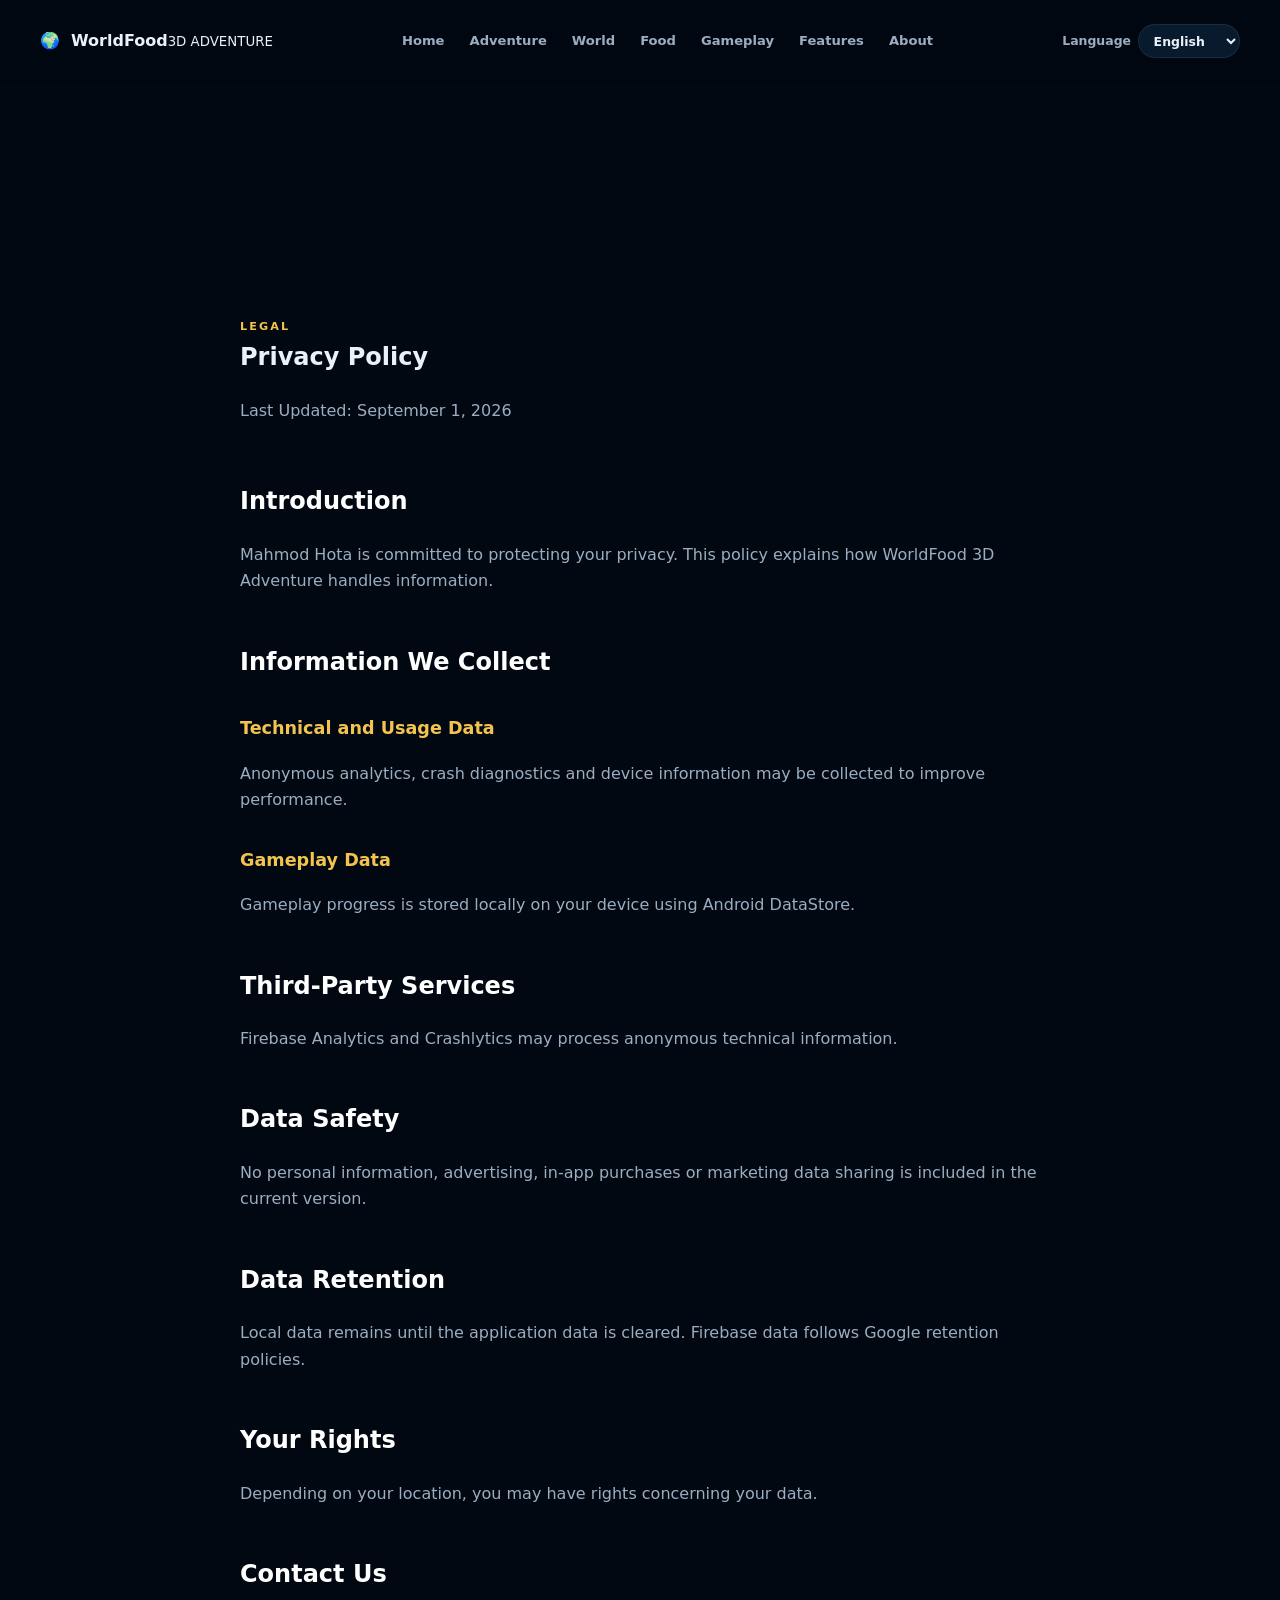
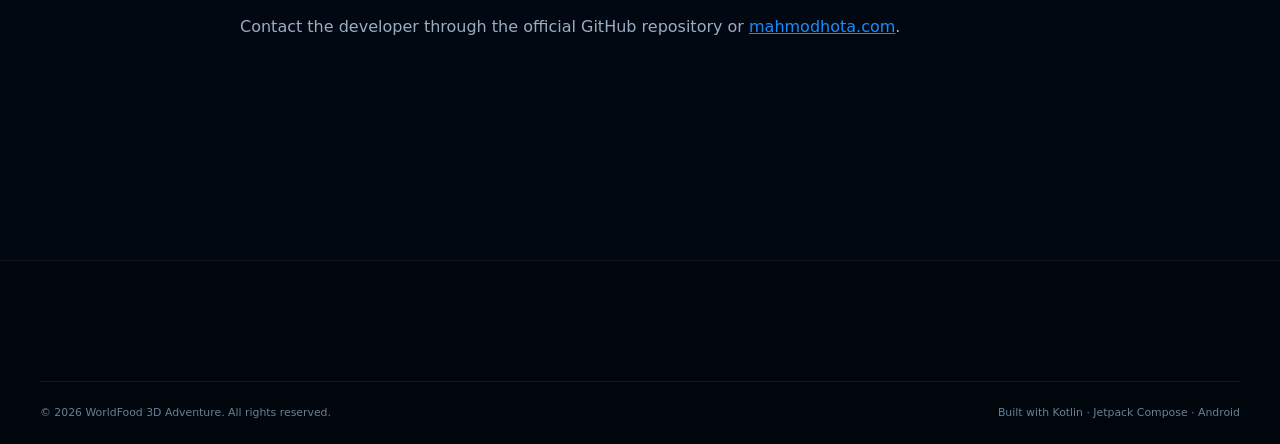
==== commit cbe710e7: "Complete multilingual catalogs and integrate responsive i18n website support." ====
--- a/docs/privacy.html
+++ b/docs/privacy.html
@@ -1,146 +1,2 @@
 <!DOCTYPE html>
-<html lang="en">
-
-<head>
-    <meta charset="UTF-8">
-    <meta name="viewport" content="width=device-width, initial-scale=1.0">
-    <title>Privacy Policy | WorldFood 3D Adventure</title>
-    <meta name="description" content="Privacy Policy for WorldFood 3D Adventure mobile application.">
-    <meta name="theme-color" content="#020811">
-    <link rel="stylesheet" href="styles.css">
-</head>
-
-<body>
-
-<header class="site-header site-header-static">
-    <div class="container nav-shell">
-        <a href="index.html#home" class="brand">
-            <span class="brand-globe">🌍</span>
-            <span class="brand-copy">
-                <strong>WorldFood</strong>
-                <small>3D ADVENTURE</small>
-            </span>
-        </a>
-        <nav class="desktop-nav">
-            <a href="index.html#home">Home</a>
-            <a href="index.html#adventure">Adventure</a>
-            <a href="index.html#countries">World</a>
-            <a href="index.html#food">Food</a>
-            <a href="index.html#gameplay">Gameplay</a>
-            <a href="index.html#features">Features</a>
-            <a href="index.html#about">About</a>
-        </nav>
-        <a href="index.html#release" class="header-cta">Play Now</a>
-    </div>
-</header>
-
-<main class="static-content">
-    <section class="section">
-        <div class="container small-container">
-            <div class="section-intro">
-                <span class="section-label">LEGAL</span>
-                <h1>Privacy Policy</h1>
-                <p>Last Updated: September 1, 2026</p>
-            </div>
-
-            <div class="prose">
-                <h2>1. Introduction</h2>
-                <p>
-                    Mahmod Hota ("we", "our", or "us") is committed to protecting your privacy. This Privacy Policy explains how we collect, use, and disclose information about you when you use our mobile application, <strong>WorldFood 3D Adventure</strong> (the "App").
-                </p>
-
-                <h2>2. Information We Collect</h2>
-                <h3>Technical and Usage Data</h3>
-                <p>
-                    We use third-party services to collect technical data to help us improve the App's performance and user experience:
-                </p>
-                <ul>
-                    <li><strong>Firebase Analytics</strong>: We collect anonymous usage statistics, such as screens visited, levels completed, and feature interactions. This data is used solely to understand how users interact with the App.</li>
-                    <li><strong>Firebase Crashlytics</strong>: In the event of an App crash, we collect technical information about your device and the circumstances of the crash to help us fix bugs. This data includes device model, OS version, and stack traces.</li>
-                    <li><strong>Device Identifiers</strong>: We may collect anonymous device identifiers (such as Android ID) for the purpose of analytics and ensuring App integrity.</li>
-                </ul>
-
-                <h3>Gameplay Data</h3>
-                <p>
-                    The App saves your gameplay progress (levels cleared, stars earned, food discovered, passport stamps, and daily journey streaks) locally on your device using Android DataStore. This data remains on your device and is not transmitted to our servers.
-                </p>
-
-                <h2>3. Third-Party Services</h2>
-                <p>
-                    The App integrates the following third-party services from Google:
-                </p>
-                <ul>
-                    <li><strong>Firebase (Analytics & Crashlytics)</strong>: <a href="https://policies.google.com/privacy" target="_blank" rel="noopener noreferrer">Google Privacy Policy</a></li>
-                    <li><strong>Google Play Integrity</strong>: Used to verify the App's integrity and protect against fraud.</li>
-                </ul>
-
-                <h2>4. Data Safety</h2>
-                <ul>
-                    <li><strong>No Personal Information</strong>: We do not collect names, email addresses, or phone numbers.</li>
-                    <li><strong>No Advertising</strong>: The App does not contain third-party advertising.</li>
-                    <li><strong>No In-App Purchases</strong>: The current version of the App does not include paid subscriptions or in-app purchases.</li>
-                    <li><strong>No Data Sharing</strong>: We do not sell or share your data with third parties for marketing purposes.</li>
-                </ul>
-
-                <h2>5. Data Retention</h2>
-                <p>
-                    Technical data collected by Firebase is retained according to Google's standard retention policies. Local gameplay data persists on your device until you clear the App's cache or uninstall the application.
-                </p>
-
-                <h2>6. Your Rights</h2>
-                <p>
-                    Depending on your location, you may have rights regarding your data. Since we do not collect personal identifiers like emails, we generally cannot link technical data back to an individual user.
-                </p>
-
-                <h2>7. Contact Us</h2>
-                <p>
-                    If you have any questions about this Privacy Policy, please contact the developer via the official GitHub repository or visit <a href="https://mahmodhota.com" target="_blank" rel="noopener noreferrer">mahmodhota.com</a>.
-                </p>
-            </div>
-        </div>
-    </section>
-</main>
-
-<footer class="site-footer">
-    <div class="container footer-main">
-        <div class="footer-brand">
-            <a href="index.html#home" class="brand">
-                <span class="brand-globe">🌍</span>
-                <span class="brand-copy">
-                    <strong>WorldFood</strong>
-                    <small>3D ADVENTURE</small>
-                </span>
-            </a>
-            <p>Travel the World · Discover Food · Master the Puzzle</p>
-        </div>
-        <div class="footer-navigation">
-            <div>
-                <strong>EXPLORE</strong>
-                <a href="index.html#adventure">Adventure</a>
-                <a href="index.html#countries">World</a>
-                <a href="index.html#food">Food</a>
-                <a href="index.html#gameplay">Gameplay</a>
-            </div>
-            <div>
-                <strong>GAME</strong>
-                <a href="index.html#features">Features</a>
-                <a href="index.html#about">About</a>
-                <a href="index.html#release">Release</a>
-            </div>
-            <div>
-                <strong>PROJECT</strong>
-                <a href="https://github.com/wadtaktok-dev/WorldFood3DAdventure" target="_blank" rel="noopener noreferrer">GitHub</a>
-                <a href="https://github.com/wadtaktok-dev/WorldFood3DAdventure/issues" target="_blank" rel="noopener noreferrer">Issues</a>
-                <a href="https://github.com/wadtaktok-dev/WorldFood3DAdventure/blob/main/SECURITY.md" target="_blank" rel="noopener noreferrer">Security</a>
-                <a href="privacy.html">Privacy Policy</a>
-            </div>
-        </div>
-    </div>
-    <div class="container footer-bottom">
-        <p>© 2026 WorldFood 3D Adventure. All rights reserved.</p>
-        <p>Built with Kotlin · Jetpack Compose · Android</p>
-    </div>
-</footer>
-
-</body>
-</html>
+<html lang="en" dir="ltr"><head><meta charset="UTF-8"><meta name="viewport" content="width=device-width, initial-scale=1.0"><title data-i18n="privacy.title">Privacy Policy</title><meta name="description" content="Privacy Policy" data-i18n-attr="content:meta.description"><link rel="stylesheet" href="styles.css"><link rel="stylesheet" href="i18n.css"></head><body data-page="privacy"><header class="site-header site-header-static"><div class="container nav-shell"><a href="index.html#home" class="brand">🌍 <span><strong>WorldFood</strong><small>3D ADVENTURE</small></span></a><nav class="desktop-nav" aria-label="Main navigation"><a href="index.html#home" data-i18n="nav.home">Home</a><a href="index.html#adventure" data-i18n="nav.adventure">Adventure</a><a href="index.html#countries" data-i18n="nav.world">World</a><a href="index.html#food" data-i18n="nav.food">Food</a><a href="index.html#gameplay" data-i18n="nav.gameplay">Gameplay</a><a href="index.html#features" data-i18n="nav.features">Features</a><a href="index.html#about" data-i18n="nav.about">About</a></nav><label class="language-control"><span data-i18n="selector.language">Language</span><select data-language-selector aria-label="Language"></select></label></div></header><main class="static-content"><section class="section"><div class="container small-container"><div class="section-intro"><span class="section-label" data-i18n="privacy.legal">LEGAL</span><h1 data-i18n="privacy.title">Privacy Policy</h1><p data-i18n="privacy.updated">Last Updated: September 1, 2026</p></div><div class="prose"><h2 data-i18n="privacy.introduction">Introduction</h2><p>Mahmod Hota is committed to protecting your privacy. This policy explains how WorldFood 3D Adventure handles information.</p><h2 data-i18n="privacy.collect">Information We Collect</h2><h3 data-i18n="privacy.technical">Technical and Usage Data</h3><p>Anonymous analytics, crash diagnostics and device information may be collected to improve performance.</p><h3 data-i18n="privacy.gameplay">Gameplay Data</h3><p>Gameplay progress is stored locally on your device using Android DataStore.</p><h2 data-i18n="privacy.services">Third-Party Services</h2><p>Firebase Analytics and Crashlytics may process anonymous technical information.</p><h2 data-i18n="privacy.safety">Data Safety</h2><p>No personal information, advertising, in-app purchases or marketing data sharing is included in the current version.</p><h2 data-i18n="privacy.retention">Data Retention</h2><p>Local data remains until the application data is cleared. Firebase data follows Google retention policies.</p><h2 data-i18n="privacy.rights">Your Rights</h2><p>Depending on your location, you may have rights concerning your data.</p><h2 data-i18n="privacy.contact">Contact Us</h2><p>Contact the developer through the official GitHub repository or <a href="https://mahmodhota.com">mahmodhota.com</a>.</p></div></div></section></main><footer class="site-footer"><div class="container footer-bottom"><p>© <span data-current-year></span> WorldFood 3D Adventure. <span data-i18n="footer.copyright">All rights reserved.</span></p><p data-i18n="footer.built">Built with Kotlin · Jetpack Compose · Android</p></div></footer><script type="module" src="script.js"></script></body></html>
--- a/docs/i18n.css
+++ b/docs/i18n.css
@@ -0,0 +1,4 @@
+[data-i18n]{transition:opacity .12s ease}.language-control{display:inline-flex;align-items:center;gap:.45rem;margin-inline:auto 0;color:var(--text-soft);font-size:.78rem;font-weight:700}.language-control select{max-width:10rem;padding:.45rem .65rem;border:1px solid var(--border);border-radius:999px;background:var(--bg-card);color:var(--text);font:inherit;cursor:pointer}.hero-content{max-width:42rem}.globe-placeholder{display:grid;place-items:center;width:min(70vw,25rem);height:min(70vw,25rem);margin:auto;border-radius:50%;font-size:min(20vw,8rem);background:radial-gradient(circle at 30% 25%,#45a8ff,#1462a4 48%,#07182b);box-shadow:0 0 70px #168cff55}.globe-webgl-container{display:grid;place-items:center;min-height:24rem}.globe-loading{margin-top:1rem;color:var(--text-muted);font-size:.7rem;letter-spacing:.12em}.static-content{padding-top:calc(var(--header-height) + 2rem)}.site-header-static{position:relative;background:rgba(2,8,17,.95)}
+html[dir="rtl"] body{text-align:right}html[dir="rtl"] .desktop-nav,html[dir="rtl"] .nav-shell{direction:rtl}html[dir="rtl"] .hero-main-buttons{flex-direction:row-reverse}html[dir="rtl"] .language-control{margin-inline:0 auto}html[dir="rtl"] .prose ul{padding-inline-start:0;padding-inline-end:1.5rem}
+@media(max-width:900px){.language-control{order:2;margin-inline-start:auto}.language-control span{display:none}.language-control select{max-width:8.5rem}.desktop-nav,.header-cta{display:none!important}.menu-button{display:flex!important}.nav-shell{gap:10px}.hero-3d-layout{grid-template-columns:1fr!important}.hero-globe-area{min-height:25rem}.hero-main-buttons{flex-wrap:wrap}.hero-main-button{min-width:12rem}.footer-bottom{flex-direction:column;gap:1rem;text-align:center}}
+@media(max-width:620px){.container{width:calc(100% - 28px)}.language-control select{max-width:7rem;font-size:.72rem}.hero-main-title{font-size:clamp(2.4rem,11vw,3.5rem)}.hero-globe-area{min-height:20rem}.globe-placeholder{width:15rem;height:15rem}.hero-numbers{grid-template-columns:repeat(2,1fr)!important}.section{padding:80px 0}}
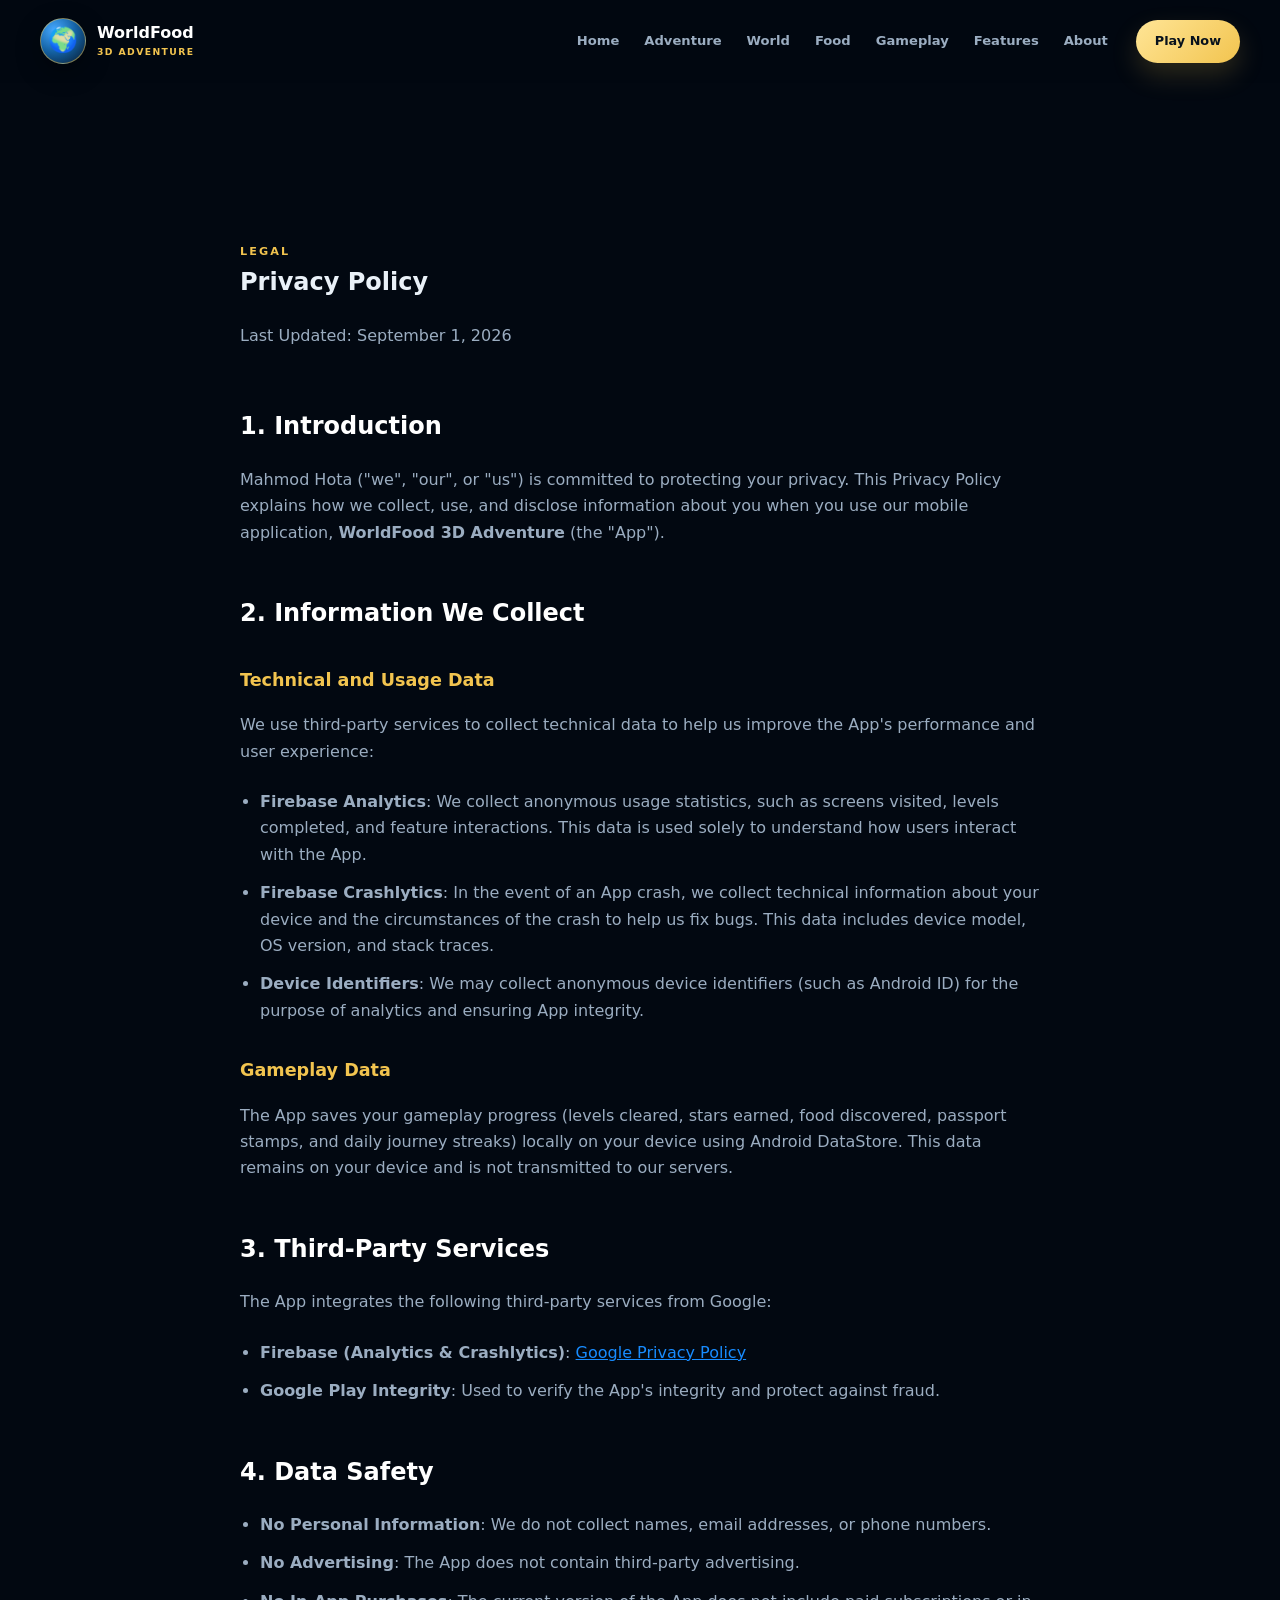
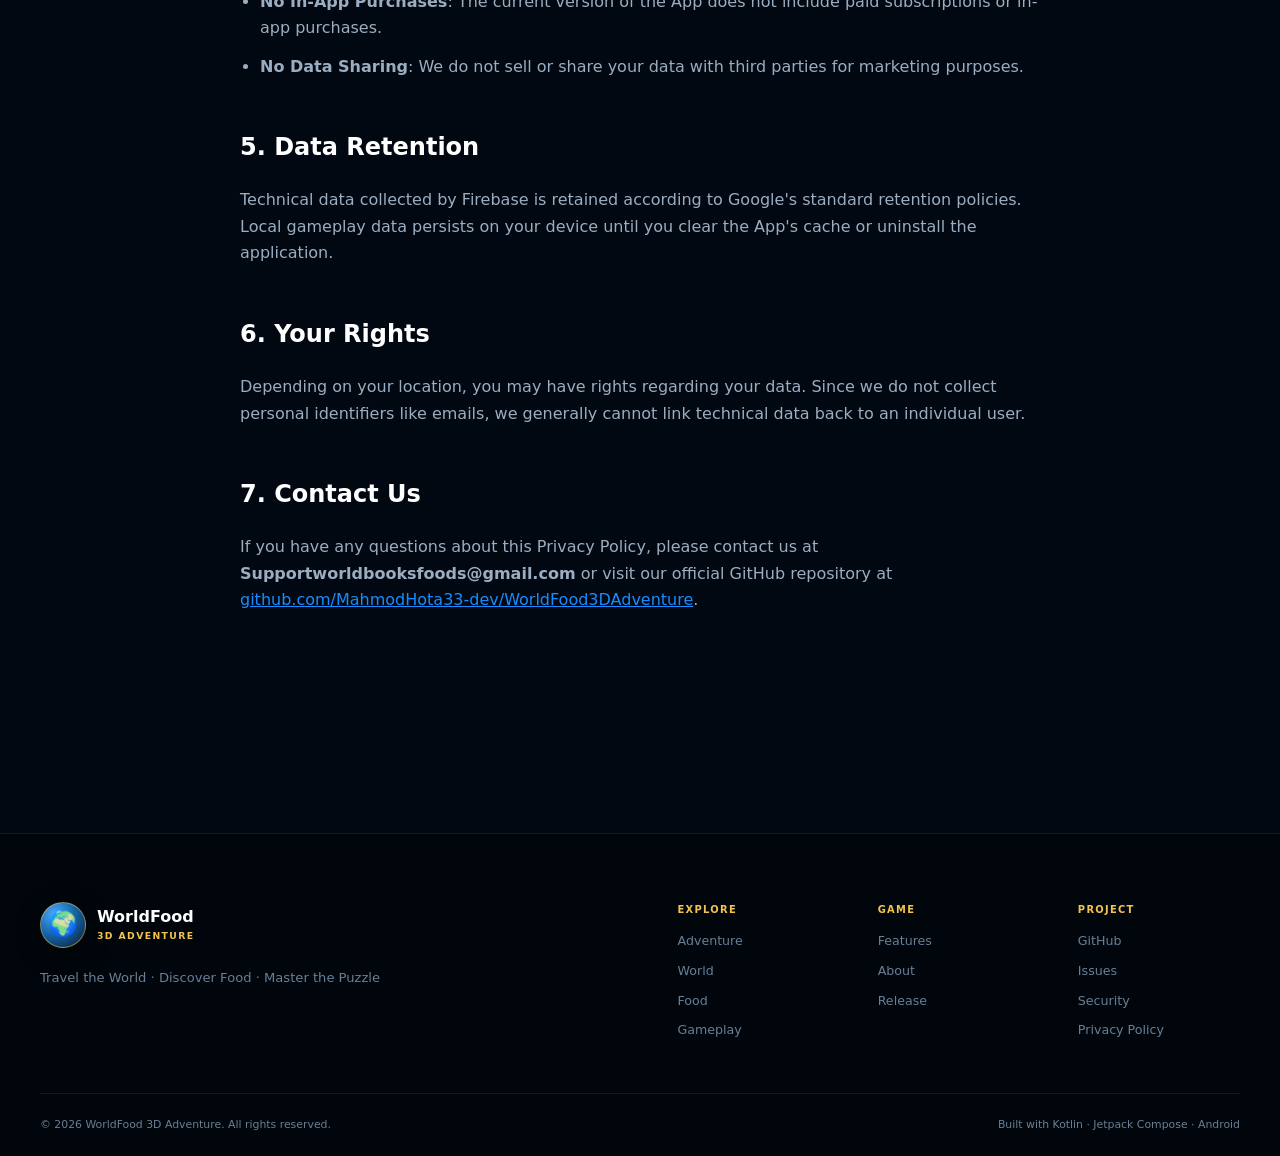
==== commit 38c5362b: "Improve globe-country synchronization, startup performance, and update repository metadata" ====
--- a/docs/privacy.html
+++ b/docs/privacy.html
@@ -1,2 +1,146 @@
 <!DOCTYPE html>
-<html lang="en" dir="ltr"><head><meta charset="UTF-8"><meta name="viewport" content="width=device-width, initial-scale=1.0"><title data-i18n="privacy.title">Privacy Policy</title><meta name="description" content="Privacy Policy" data-i18n-attr="content:meta.description"><link rel="stylesheet" href="styles.css"><link rel="stylesheet" href="i18n.css"></head><body data-page="privacy"><header class="site-header site-header-static"><div class="container nav-shell"><a href="index.html#home" class="brand">🌍 <span><strong>WorldFood</strong><small>3D ADVENTURE</small></span></a><nav class="desktop-nav" aria-label="Main navigation"><a href="index.html#home" data-i18n="nav.home">Home</a><a href="index.html#adventure" data-i18n="nav.adventure">Adventure</a><a href="index.html#countries" data-i18n="nav.world">World</a><a href="index.html#food" data-i18n="nav.food">Food</a><a href="index.html#gameplay" data-i18n="nav.gameplay">Gameplay</a><a href="index.html#features" data-i18n="nav.features">Features</a><a href="index.html#about" data-i18n="nav.about">About</a></nav><label class="language-control"><span data-i18n="selector.language">Language</span><select data-language-selector aria-label="Language"></select></label></div></header><main class="static-content"><section class="section"><div class="container small-container"><div class="section-intro"><span class="section-label" data-i18n="privacy.legal">LEGAL</span><h1 data-i18n="privacy.title">Privacy Policy</h1><p data-i18n="privacy.updated">Last Updated: September 1, 2026</p></div><div class="prose"><h2 data-i18n="privacy.introduction">Introduction</h2><p>Mahmod Hota is committed to protecting your privacy. This policy explains how WorldFood 3D Adventure handles information.</p><h2 data-i18n="privacy.collect">Information We Collect</h2><h3 data-i18n="privacy.technical">Technical and Usage Data</h3><p>Anonymous analytics, crash diagnostics and device information may be collected to improve performance.</p><h3 data-i18n="privacy.gameplay">Gameplay Data</h3><p>Gameplay progress is stored locally on your device using Android DataStore.</p><h2 data-i18n="privacy.services">Third-Party Services</h2><p>Firebase Analytics and Crashlytics may process anonymous technical information.</p><h2 data-i18n="privacy.safety">Data Safety</h2><p>No personal information, advertising, in-app purchases or marketing data sharing is included in the current version.</p><h2 data-i18n="privacy.retention">Data Retention</h2><p>Local data remains until the application data is cleared. Firebase data follows Google retention policies.</p><h2 data-i18n="privacy.rights">Your Rights</h2><p>Depending on your location, you may have rights concerning your data.</p><h2 data-i18n="privacy.contact">Contact Us</h2><p>Contact the developer through the official GitHub repository or <a href="https://mahmodhota.com">mahmodhota.com</a>.</p></div></div></section></main><footer class="site-footer"><div class="container footer-bottom"><p>© <span data-current-year></span> WorldFood 3D Adventure. <span data-i18n="footer.copyright">All rights reserved.</span></p><p data-i18n="footer.built">Built with Kotlin · Jetpack Compose · Android</p></div></footer><script type="module" src="script.js"></script></body></html>
+<html lang="en">
+
+<head>
+    <meta charset="UTF-8">
+    <meta name="viewport" content="width=device-width, initial-scale=1.0">
+    <title>Privacy Policy | WorldFood 3D Adventure</title>
+    <meta name="description" content="Privacy Policy for WorldFood 3D Adventure mobile application.">
+    <meta name="theme-color" content="#020811">
+    <link rel="stylesheet" href="styles.css">
+</head>
+
+<body>
+
+<header class="site-header site-header-static">
+    <div class="container nav-shell">
+        <a href="index.html#home" class="brand">
+            <span class="brand-globe">🌍</span>
+            <span class="brand-copy">
+                <strong>WorldFood</strong>
+                <small>3D ADVENTURE</small>
+            </span>
+        </a>
+        <nav class="desktop-nav">
+            <a href="index.html#home">Home</a>
+            <a href="index.html#adventure">Adventure</a>
+            <a href="index.html#countries">World</a>
+            <a href="index.html#food">Food</a>
+            <a href="index.html#gameplay">Gameplay</a>
+            <a href="index.html#features">Features</a>
+            <a href="index.html#about">About</a>
+        </nav>
+        <a href="index.html#release" class="header-cta">Play Now</a>
+    </div>
+</header>
+
+<main class="static-content">
+    <section class="section">
+        <div class="container small-container">
+            <div class="section-intro">
+                <span class="section-label">LEGAL</span>
+                <h1>Privacy Policy</h1>
+                <p>Last Updated: September 1, 2026</p>
+            </div>
+
+            <div class="prose">
+                <h2>1. Introduction</h2>
+                <p>
+                    Mahmod Hota ("we", "our", or "us") is committed to protecting your privacy. This Privacy Policy explains how we collect, use, and disclose information about you when you use our mobile application, <strong>WorldFood 3D Adventure</strong> (the "App").
+                </p>
+
+                <h2>2. Information We Collect</h2>
+                <h3>Technical and Usage Data</h3>
+                <p>
+                    We use third-party services to collect technical data to help us improve the App's performance and user experience:
+                </p>
+                <ul>
+                    <li><strong>Firebase Analytics</strong>: We collect anonymous usage statistics, such as screens visited, levels completed, and feature interactions. This data is used solely to understand how users interact with the App.</li>
+                    <li><strong>Firebase Crashlytics</strong>: In the event of an App crash, we collect technical information about your device and the circumstances of the crash to help us fix bugs. This data includes device model, OS version, and stack traces.</li>
+                    <li><strong>Device Identifiers</strong>: We may collect anonymous device identifiers (such as Android ID) for the purpose of analytics and ensuring App integrity.</li>
+                </ul>
+
+                <h3>Gameplay Data</h3>
+                <p>
+                    The App saves your gameplay progress (levels cleared, stars earned, food discovered, passport stamps, and daily journey streaks) locally on your device using Android DataStore. This data remains on your device and is not transmitted to our servers.
+                </p>
+
+                <h2>3. Third-Party Services</h2>
+                <p>
+                    The App integrates the following third-party services from Google:
+                </p>
+                <ul>
+                    <li><strong>Firebase (Analytics & Crashlytics)</strong>: <a href="https://policies.google.com/privacy" target="_blank" rel="noopener noreferrer">Google Privacy Policy</a></li>
+                    <li><strong>Google Play Integrity</strong>: Used to verify the App's integrity and protect against fraud.</li>
+                </ul>
+
+                <h2>4. Data Safety</h2>
+                <ul>
+                    <li><strong>No Personal Information</strong>: We do not collect names, email addresses, or phone numbers.</li>
+                    <li><strong>No Advertising</strong>: The App does not contain third-party advertising.</li>
+                    <li><strong>No In-App Purchases</strong>: The current version of the App does not include paid subscriptions or in-app purchases.</li>
+                    <li><strong>No Data Sharing</strong>: We do not sell or share your data with third parties for marketing purposes.</li>
+                </ul>
+
+                <h2>5. Data Retention</h2>
+                <p>
+                    Technical data collected by Firebase is retained according to Google's standard retention policies. Local gameplay data persists on your device until you clear the App's cache or uninstall the application.
+                </p>
+
+                <h2>6. Your Rights</h2>
+                <p>
+                    Depending on your location, you may have rights regarding your data. Since we do not collect personal identifiers like emails, we generally cannot link technical data back to an individual user.
+                </p>
+
+                <h2>7. Contact Us</h2>
+                <p>
+                    If you have any questions about this Privacy Policy, please contact us at <strong>Supportworldbooksfoods@gmail.com</strong> or visit our official GitHub repository at <a href="https://github.com/MahmodHota33-dev/WorldFood3DAdventure" target="_blank" rel="noopener noreferrer">github.com/MahmodHota33-dev/WorldFood3DAdventure</a>.
+                </p>
+            </div>
+        </div>
+    </section>
+</main>
+
+<footer class="site-footer">
+    <div class="container footer-main">
+        <div class="footer-brand">
+            <a href="index.html#home" class="brand">
+                <span class="brand-globe">🌍</span>
+                <span class="brand-copy">
+                    <strong>WorldFood</strong>
+                    <small>3D ADVENTURE</small>
+                </span>
+            </a>
+            <p>Travel the World · Discover Food · Master the Puzzle</p>
+        </div>
+        <div class="footer-navigation">
+            <div>
+                <strong>EXPLORE</strong>
+                <a href="index.html#adventure">Adventure</a>
+                <a href="index.html#countries">World</a>
+                <a href="index.html#food">Food</a>
+                <a href="index.html#gameplay">Gameplay</a>
+            </div>
+            <div>
+                <strong>GAME</strong>
+                <a href="index.html#features">Features</a>
+                <a href="index.html#about">About</a>
+                <a href="index.html#release">Release</a>
+            </div>
+            <div>
+                <strong>PROJECT</strong>
+                <a href="https://github.com/MahmodHota33-dev/WorldFood3DAdventure" target="_blank" rel="noopener noreferrer">GitHub</a>
+                <a href="https://github.com/MahmodHota33-dev/WorldFood3DAdventure/issues" target="_blank" rel="noopener noreferrer">Issues</a>
+                <a href="https://github.com/MahmodHota33-dev/WorldFood3DAdventure/blob/main/SECURITY.md" target="_blank" rel="noopener noreferrer">Security</a>
+                <a href="privacy.html">Privacy Policy</a>
+            </div>
+        </div>
+    </div>
+    <div class="container footer-bottom">
+        <p>© 2026 WorldFood 3D Adventure. All rights reserved.</p>
+        <p>Built with Kotlin · Jetpack Compose · Android</p>
+    </div>
+</footer>
+
+</body>
+</html>
--- a/docs/styles.css
+++ b/docs/styles.css
@@ -4988,3 +4988,43 @@
     backdrop-filter:
         blur(10px);
 }
+
+
+/* =========================================================
+   MODERN LANGUAGE SWITCHER
+========================================================= */
+
+.language-switcher {
+    display: inline-flex;
+    align-items: center;
+}
+
+.language-switcher select {
+    appearance: none;
+    -webkit-appearance: none;
+    -moz-appearance: none;
+    background-color: rgba(255, 255, 255, 0.04);
+    border: 1px solid var(--border);
+    color: var(--gold);
+    font-size: 0.78rem;
+    font-weight: 800;
+    padding: 7px 28px 7px 14px;
+    border-radius: 999px;
+    cursor: pointer;
+    outline: none;
+    transition: border-color 0.2s ease, background-color 0.2s ease;
+    background-image: url("data:image/svg+xml;charset=UTF-8,%3csvg xmlns='http://www.w3.org/2000/svg' viewBox='0 0 24 24' fill='none' stroke='%23f2c44f' stroke-width='2.5' stroke-linecap='round' stroke-linejoin='round'%3e%3cpolyline points='6 9 12 15 18 9'%3e%3c/polyline%3e%3c/svg%3e");
+    background-repeat: no-repeat;
+    background-position: right 10px center;
+    background-size: 12px;
+}
+
+.language-switcher select:hover {
+    border-color: var(--gold-border);
+    background-color: rgba(242, 196, 79, 0.06);
+}
+
+.language-switcher select option {
+    background-color: #071a2e;
+    color: var(--text);
+}
